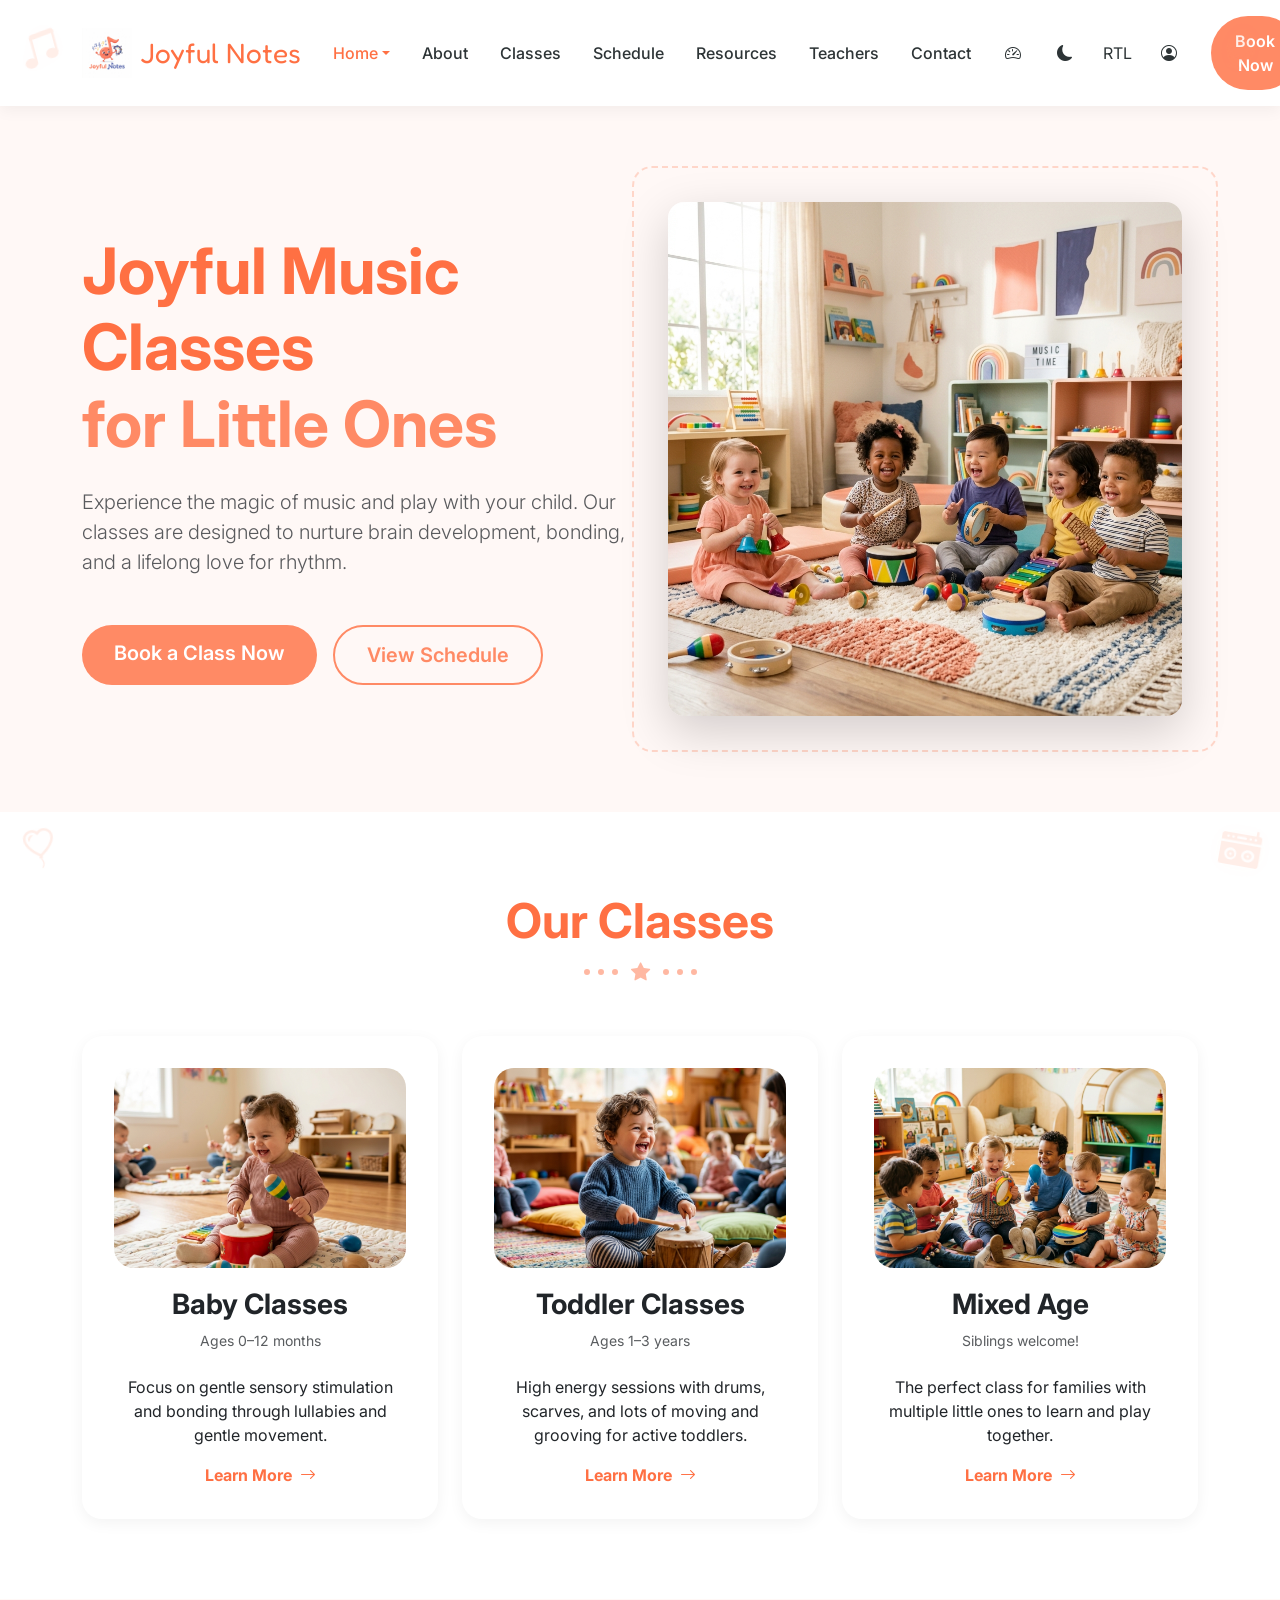
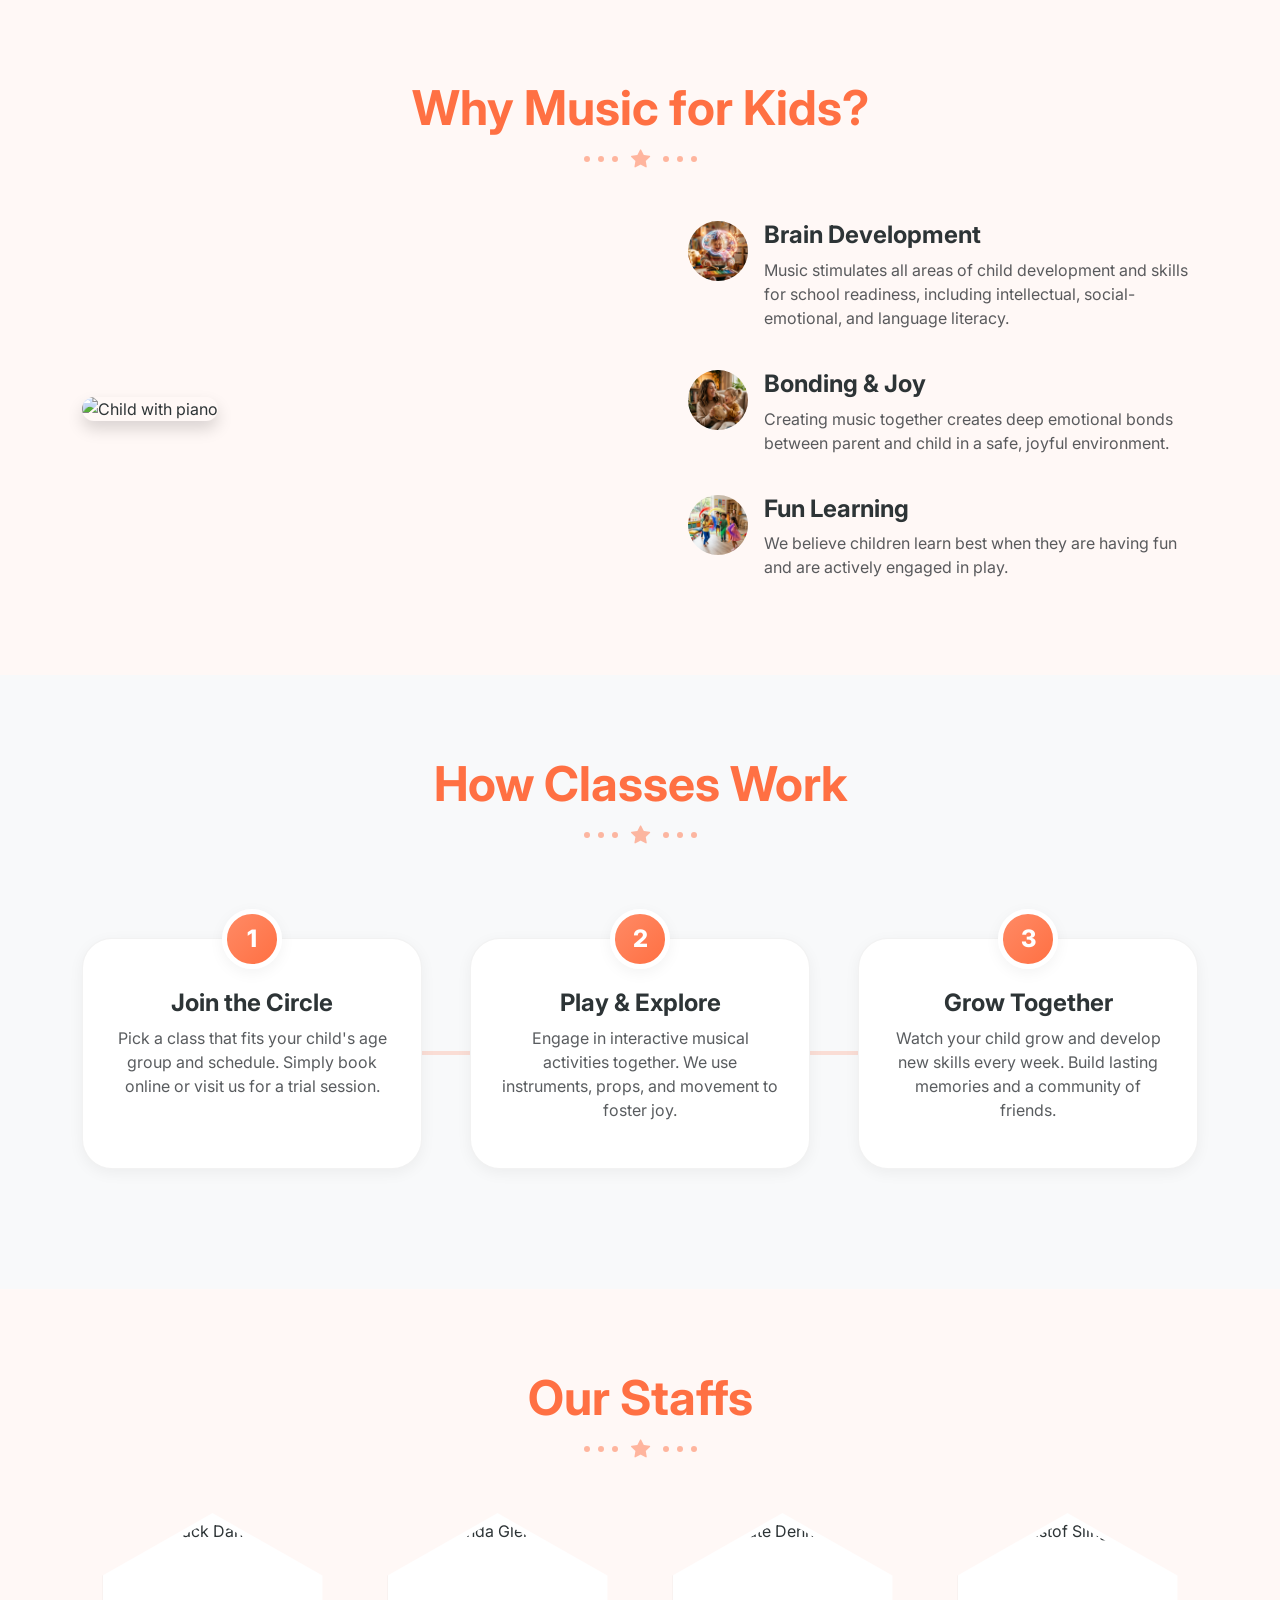
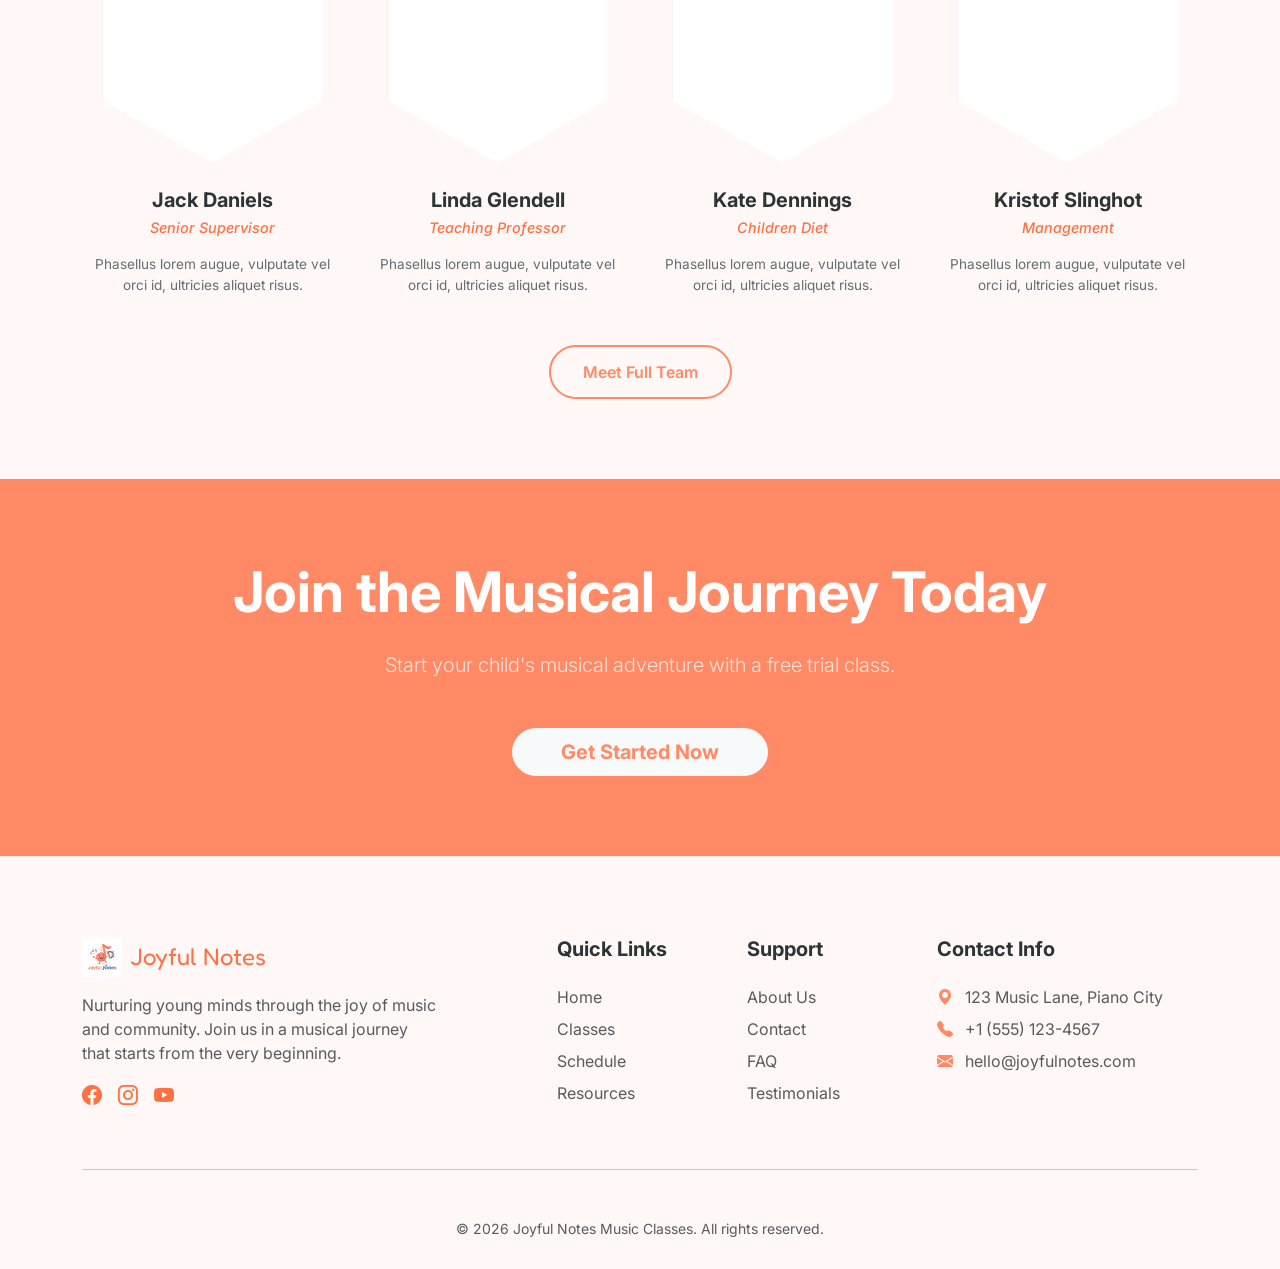
==== index.html @ 3b893d1d "first-commit" ====
<!DOCTYPE html>
<html lang="en">

<head>
    <meta charset="UTF-8">
    <meta name="viewport" content="width=device-width, initial-scale=1.0">
    <title>Joyful Notes | Baby & Toddler Music Classes</title>
    <!-- Bootstrap 5 CSS -->
    <link href="https://cdn.jsdelivr.net/npm/bootstrap@5.3.0/dist/css/bootstrap.min.css" rel="stylesheet">
    <!-- Bootstrap Icons -->
    <link rel="stylesheet" href="https://cdn.jsdelivr.net/npm/bootstrap-icons@1.11.0/font/bootstrap-icons.css">
    <!-- Custom CSS -->
    <link rel="stylesheet" href="css/index.css">
    <!-- Favicon -->
    <link rel="icon" type="image/png" href="https://cdn-icons-png.flaticon.com/512/461/461238.png">
</head>

<body>

    <!-- Header & Navigation -->
    <nav class="navbar navbar-expand-lg sticky-top">
        <div class="container">
            <a class="navbar-brand d-flex align-items-center" href="index.html">
                <img src="img/logo.png" alt="Joyful Notes Logo" class="me-2">
                <span class="brand-font fs-3 text-primary">Joyful Notes</span>
            </a>
            <button class="navbar-toggler" type="button" data-bs-toggle="collapse" data-bs-target="#navbarNav">
                <span class="navbar-toggler-icon"></span>
            </button>
            <div class="collapse navbar-collapse" id="navbarNav">
                <ul class="navbar-nav ms-auto align-items-center">
                    <li class="nav-item dropdown">
                        <a class="nav-link dropdown-toggle" href="#" role="button" data-bs-toggle="dropdown">Home</a>
                        <ul class="dropdown-menu">
                            <li><a class="dropdown-item" href="index.html">Home 1 (Organic)</a></li>
                            <li><a class="dropdown-item" href="home2.html">Home 2 (Premium)</a></li>
                        </ul>
                    </li>
                    <li class="nav-item"><a class="nav-link" href="about.html">About</a></li>
                    <li class="nav-item"><a class="nav-link" href="classes.html">Classes</a></li>
                    <li class="nav-item"><a class="nav-link" href="schedule.html">Schedule</a></li>
                    <li class="nav-item"><a class="nav-link" href="resources.html">Resources</a></li>
                    <li class="nav-item"><a class="nav-link" href="teachers.html">Teachers</a></li>
                    <li class="nav-item"><a class="nav-link" href="contact.html">Contact</a></li>

                    <!-- Icons Section -->
                    <li class="nav-item nav-icon-item dropdown">
                        <a href="#" class="nav-icon-link nav-icon-bordered dropdown-toggle no-caret" role="button"
                            data-bs-toggle="dropdown" aria-expanded="false" title="Dashboard">
                            <i class="bi bi-speedometer2"></i>
                        </a>
                        <ul class="dropdown-menu dropdown-menu-end shadow border-0 rounded-4 p-2 mt-2">
                            <li>
                                <h6 class="dropdown-header small text-uppercase opacity-50">Select Dashboard</h6>
                            </li>
                            <li><a class="dropdown-item rounded-3 py-2" href="dashboard.html?role=parent"><i
                                        class="bi bi-person-fill me-2 text-primary"></i> Parents Dashboard</a></li>
                            <li><a class="dropdown-item rounded-3 py-2" href="dashboard.html?role=teacher"><i
                                        class="bi bi-shield-lock-fill me-2 text-secondary"></i> Admin Dashboard</a></li>
                        </ul>
                    </li>
                    <li class="nav-item nav-icon-item">
                        <button id="theme-toggle" class="toggle-btn nav-icon-bordered" title="Toggle Theme"><i
                                class="bi bi-moon-fill"></i></button>
                    </li>
                    <li class="nav-item nav-icon-item">
                        <button id="rtl-toggle" class="toggle-btn nav-icon-bordered" title="Toggle RTL">RTL</button>
                    </li>
                    <li class="nav-item nav-icon-item">
                        <a href="login.html" class="nav-icon-link nav-icon-bordered" title="User Profile"><i
                                class="bi bi-person-circle"></i></a>
                    </li>

                    <!-- Book Button -->
                    <li class="nav-item ms-lg-3">
                        <a href="book.html" class="btn btn-primary px-4">Book Now</a>
                    </li>
                </ul>
            </div>
        </div>
    </nav>

    <!-- Hero Section -->
    <header class="hero-section section-padding bg-soft overflow-hidden">
        <div class="container">
            <div class="row align-items-center">
                <div class="col-lg-6 text-center text-lg-start mb-5 mb-lg-0">
                    <h1 class="display-3 fw-bold text-secondary mb-4">Joyful Music Classes <br><span
                            class="text-primary">for Little Ones</span></h1>
                    <p class="lead text-muted mb-5">Experience the magic of music and play with your child. Our classes
                        are designed to nurture brain development, bonding, and a lifelong love for rhythm.</p>
                    <div class="d-flex flex-column flex-sm-row justify-content-center justify-content-lg-start gap-3">
                        <a href="book.html" class="btn btn-primary btn-lg">Book a Class Now</a>
                        <a href="schedule.html" class="btn btn-outline-primary btn-lg">View Schedule</a>
                    </div>
                </div>
                <div class="col-lg-6 position-relative">
                    <div class="hero-image-wrapper p-3">
                        <img src="img/hero.png" alt="Happy kids playing instruments"
                            class="img-fluid rounded-4 shadow-lg bounce">
                    </div>
                </div>
            </div>
        </div>
    </header>

    <!-- Class Highlights -->
    <section class="section-padding">
        <div class="container">
            <div class="text-center mb-5">
                <h2 class="display-5 fw-bold text-secondary">Our Classes</h2>
                <div class="section-divider">
                    <span></span><span></span><span></span>
                    <i class="bi bi-star-fill"></i>
                    <span></span><span></span><span></span>
                </div>
            </div>
            <div class="row g-4">
                <div class="col-md-4">
                    <div class="card h-100 text-center">
                        <div class="feature-image-wrapper">
                            <img src="img/baby_class.png" alt="Baby Classes">
                        </div>
                        <h3 class="fw-bold">Baby Classes</h3>
                        <p class="text-muted small mb-4">Ages 0–12 months</p>
                        <p>Focus on gentle sensory stimulation and bonding through lullabies and gentle movement.</p>
                        <a href="classes.html#baby"
                            class="text-secondary text-decoration-none fw-bold mt-auto learn-more-link">Learn More
                            <i class="bi bi-arrow-right"></i></a>
                    </div>
                </div>
                <div class="col-md-4">
                    <div class="card h-100 text-center">
                        <div class="feature-image-wrapper">
                            <img src="img/toddler_class.png" alt="Toddler Classes">
                        </div>
                        <h3 class="fw-bold">Toddler Classes</h3>
                        <p class="text-muted small mb-4">Ages 1–3 years</p>
                        <p>High energy sessions with drums, scarves, and lots of moving and grooving for active
                            toddlers.</p>
                        <a href="classes.html#toddler"
                            class="text-secondary text-decoration-none fw-bold mt-auto learn-more-link">Learn
                            More <i class="bi bi-arrow-right"></i></a>
                    </div>
                </div>
                <div class="col-md-4">
                    <div class="card h-100 text-center">
                        <div class="feature-image-wrapper">
                            <img src="img/mixed_age.png" alt="Mixed Age">
                        </div>
                        <h3 class="fw-bold">Mixed Age</h3>
                        <p class="text-muted small mb-4">Siblings welcome!</p>
                        <p>The perfect class for families with multiple little ones to learn and play together.</p>
                        <a href="classes.html#mixed"
                            class="text-secondary text-decoration-none fw-bold mt-auto learn-more-link">Learn
                            More <i class="bi bi-arrow-right"></i></a>
                    </div>
                </div>
            </div>
        </div>
    </section>

    <!-- Why Music for Kids -->
    <section class="section-padding bg-soft">
        <div class="container">
            <div class="text-center mb-5">
                <h2 class="display-5 fw-bold text-secondary mb-2">Why Music for Kids?</h2>
                <div class="section-divider mb-4">
                    <span></span><span></span><span></span>
                    <i class="bi bi-star-fill"></i>
                    <span></span><span></span><span></span>
                </div>
            </div>
            <div class="row align-items-center">
                <div class="col-lg-6 order-2 order-lg-1">
                    <img src="https://images.unsplash.com/photo-1516627145497-ae6968895b74?ixlib=rb-4.0.3&auto=format&fit=crop&w=800&q=80"
                        alt="Child with piano" class="img-fluid rounded-4 shadow">
                </div>
                <div class="col-lg-6 ps-lg-5 order-1 order-lg-2 mb-5 mb-lg-0">
                    <div class="d-flex mb-4">
                        <div class="me-3 rounded-circle overflow-hidden flex-shrink-0"
                            style="width: 60px; height: 60px;">
                            <img src="img/brain_dev.png" alt="Brain Development"
                                class="img-fluid w-100 h-100 object-fit-cover">
                        </div>
                        <div>
                            <h4 class="fw-bold">Brain Development</h4>
                            <p class="text-muted">Music stimulates all areas of child development and skills for school
                                readiness, including intellectual, social-emotional, and language literacy.</p>
                        </div>
                    </div>
                    <div class="d-flex mb-4">
                        <div class="me-3 rounded-circle overflow-hidden flex-shrink-0"
                            style="width: 60px; height: 60px;">
                            <img src="img/bonding.png" alt="Bonding" class="img-fluid w-100 h-100 object-fit-cover">
                        </div>
                        <div>
                            <h4 class="fw-bold">Bonding & Joy</h4>
                            <p class="text-muted">Creating music together creates deep emotional bonds between parent
                                and child in a safe, joyful environment.</p>
                        </div>
                    </div>
                    <div class="d-flex">
                        <div class="me-3 rounded-circle overflow-hidden flex-shrink-0"
                            style="width: 60px; height: 60px;">
                            <img src="img/fun_learning.png" alt="Fun Learning"
                                class="img-fluid w-100 h-100 object-fit-cover">
                        </div>
                        <div>
                            <h4 class="fw-bold">Fun Learning</h4>
                            <p class="text-muted">We believe children learn best when they are having fun and are
                                actively engaged in play.</p>
                        </div>
                    </div>
                </div>
            </div>
        </div>
    </section>

    <section class="section-padding bg-light position-relative">
        <div class="container text-center">
            <h2 class="display-5 fw-bold text-secondary mb-2">How Classes Work</h2>
            <div class="section-divider mb-5">
                <span></span><span></span><span></span>
                <i class="bi bi-star-fill"></i>
                <span></span><span></span><span></span>
            </div>
            <div class="how-it-works-path">
                <div class="how-line-connector d-none d-lg-block"></div>
                <div class="row g-5 justify-content-center">
                    <div class="col-lg-4">
                        <div class="how-step-card">
                            <div class="how-step-number">1</div>
                            <h4 class="fw-bold">Join the Circle</h4>
                            <p class="text-muted">Pick a class that fits your child's age group and schedule. Simply
                                book online or visit us for a trial session.</p>
                        </div>
                    </div>
                    <div class="col-lg-4">
                        <div class="how-step-card">
                            <div class="how-step-number">2</div>
                            <h4 class="fw-bold">Play & Explore</h4>
                            <p class="text-muted">Engage in interactive musical activities together. We use instruments,
                                props, and movement to foster joy.</p>
                        </div>
                    </div>
                    <div class="col-lg-4">
                        <div class="how-step-card">
                            <div class="how-step-number">3</div>
                            <h4 class="fw-bold">Grow Together</h4>
                            <p class="text-muted">Watch your child grow and develop new skills every week. Build lasting
                                memories and a community of friends.</p>
                        </div>
                    </div>
                </div>
            </div>
        </div>
    </section>

    <!-- Our Staff Section -->
    <section class="section-padding bg-soft">
        <div class="container">
            <div class="text-center mb-2">
                <h2 class="display-5 fw-bold text-secondary">Our Staffs</h2>
            </div>
            <div class="section-divider">
                <span></span><span></span><span></span>
                <i class="bi bi-star-fill"></i>
                <span></span><span></span><span></span>
            </div>

            <div class="row g-4">
                <!-- Staff 1 -->
                <div class="col-lg-3 col-md-6 text-center">
                    <div class="staff-card">
                        <div class="hexagon-wrapper">
                            <img src="https://images.unsplash.com/photo-1539571696357-5a69c17a67c6?auto=format&fit=crop&w=400&q=80"
                                class="hexagon-img" alt="Jack Daniels">
                        </div>
                        <h4>Jack Daniels</h4>
                        <p class="role">Senior Supervisor</p>
                        <p class="description">Phasellus lorem augue, vulputate vel orci id, ultricies aliquet risus.
                        </p>
                    </div>
                </div>
                <!-- Staff 2 -->
                <div class="col-lg-3 col-md-6 text-center">
                    <div class="staff-card">
                        <div class="hexagon-wrapper">
                            <img src="https://images.unsplash.com/photo-1494790108377-be9c29b29330?auto=format&fit=crop&w=400&q=80"
                                class="hexagon-img" alt="Linda Glendell">
                        </div>
                        <h4>Linda Glendell</h4>
                        <p class="role">Teaching Professor</p>
                        <p class="description">Phasellus lorem augue, vulputate vel orci id, ultricies aliquet risus.
                        </p>
                    </div>
                </div>
                <!-- Staff 3 -->
                <div class="col-lg-3 col-md-6 text-center">
                    <div class="staff-card">
                        <div class="hexagon-wrapper">
                            <img src="https://images.unsplash.com/photo-1544005313-94ddf0286df2?auto=format&fit=crop&w=400&q=80"
                                class="hexagon-img" alt="Kate Dennings">
                        </div>
                        <h4>Kate Dennings</h4>
                        <p class="role">Children Diet</p>
                        <p class="description">Phasellus lorem augue, vulputate vel orci id, ultricies aliquet risus.
                        </p>
                    </div>
                </div>
                <!-- Staff 4 -->
                <div class="col-lg-3 col-md-6 text-center">
                    <div class="staff-card">
                        <div class="hexagon-wrapper">
                            <img src="https://images.unsplash.com/photo-1507003211169-0a1dd7228f2d?auto=format&fit=crop&w=400&q=80"
                                class="hexagon-img" alt="Kristof Slinghot">
                        </div>
                        <h4>Kristof Slinghot</h4>
                        <p class="role">Management</p>
                        <p class="description">Phasellus lorem augue, vulputate vel orci id, ultricies aliquet risus.
                        </p>
                    </div>
                </div>
            </div>
            <div class="text-center mt-5">
                <a href="teachers.html" class="btn btn-outline-primary">Meet Full Team</a>
            </div>
        </div>
    </section>

    <!-- CTA Section -->
    <section class="section-padding join-music text-white text-center">
        <div class="container">
            <h2 class="display-4 fw-bold mb-4">Join the Musical Journey Today</h2>
            <p class="lead mb-5 opacity-75">Start your child's musical adventure with a free trial class.</p>
            <a href="book.html" class="btn btn-light btn-lg btn-white px-5 rounded-pill fw-bold text-primary">Get
                Started Now</a>
        </div>
    </section>

    <!-- Footer -->
    <footer>
        <div class="container">
            <div class="row g-4">
                <div class="col-lg-4">
                    <div class="d-flex align-items-center mb-3">
                        <img src="img/logo.png" alt="Logo" height="40" class="me-2">
                        <span class="brand-font fs-4 text-primary">Joyful Notes</span>
                    </div>
                    <p class="text-muted">Nurturing young minds through the joy of music and community. Join us in a
                        musical journey that starts from the very beginning.</p>
                    <div class="d-flex gap-3 fs-5">
                        <a href="#" class="text-secondary"><i class="bi bi-facebook"></i></a>
                        <a href="#" class="text-secondary"><i class="bi bi-instagram"></i></a>
                        <a href="#" class="text-secondary"><i class="bi bi-youtube"></i></a>
                    </div>
                </div>
                <div class="col-lg-2 ms-lg-auto">
                    <h5 class="fw-bold mb-4">Quick Links</h5>
                    <ul class="list-unstyled">
                        <li class="mb-2"><a href="index.html" class="text-muted text-decoration-none">Home</a></li>
                        <li class="mb-2"><a href="classes.html" class="text-muted text-decoration-none">Classes</a></li>
                        <li class="mb-2"><a href="schedule.html" class="text-muted text-decoration-none">Schedule</a>
                        </li>
                        <li class="mb-2"><a href="resources.html" class="text-muted text-decoration-none">Resources</a>
                        </li>
                    </ul>
                </div>
                <div class="col-lg-2">
                    <h5 class="fw-bold mb-4">Support</h5>
                    <ul class="list-unstyled">
                        <li class="mb-2"><a href="about.html" class="text-muted text-decoration-none">About Us</a></li>
                        <li class="mb-2"><a href="contact.html" class="text-muted text-decoration-none">Contact</a></li>
                        <li class="mb-2"><a href="faq.html" class="text-muted text-decoration-none">FAQ</a></li>
                        <li class="mb-2"><a href="testimonials.html"
                                class="text-muted text-decoration-none">Testimonials</a></li>
                    </ul>
                </div>
                <div class="col-lg-3">
                    <h5 class="fw-bold mb-4">Contact Info</h5>
                    <p class="text-muted mb-2"><i class="bi bi-geo-alt-fill text-primary me-2"></i> 123 Music Lane,
                        Piano City</p>
                    <p class="text-muted mb-2"><i class="bi bi-telephone-fill text-primary me-2"></i> +1 (555) 123-4567
                    </p>
                    <p class="text-muted mb-2"><i class="bi bi-envelope-fill text-primary me-2"></i>
                        hello@joyfulnotes.com</p>
                </div>
            </div>
            <hr class="my-5 opacity-25">
            <div class="text-center text-muted">
                <p class="small mb-0">&copy; 2026 Joyful Notes Music Classes. All rights reserved.</p>
            </div>
        </div>
    </footer>

    <!-- Bootstrap 5 JS -->
    <script src="https://cdn.jsdelivr.net/npm/bootstrap@5.3.0/dist/js/bootstrap.bundle.min.js"></script>
    <!-- Custom JS -->
    <script src="js/main.js"></script>
</body>

</html>
---- css/index.css ----
/* 
  Baby & Toddler Music Classes - Design System 
  Primary: #FF8A65 (Soft Coral)
  Secondary: #FF7043 (Vibrant Orange)
  Accent: #FFD54F (Soft Yellow)
*/

@import url('https://fonts.googleapis.com/css2?family=Fredoka:wght@300..700&family=Inter:ital,opsz,wght@0,14..32,100..900;1,14..32,100..900&display=swap');

:root {
    --primary: #FF8A65;
    --secondary: #FF7043;
    --hover: #FF7043;
    --accent: #FFD54F;
    --bg-light: #FFFFFF;
    --bg-soft: #FFF8F6;
    --text-main: #2D3436;
    --text-muted: #636E72;
    --white: #FFFFFF;
    --shadow: 0 4px 15px rgba(0, 0, 0, 0.05);
    --border-radius: 20px;
    --transition: all 0.3s ease;

    /* Dashboard Light Mode default */
    --dash-sidebar-bg: #FFFFFF;
    --dash-main-bg: #F8FAFC;
    --dash-border: rgba(0, 0, 0, 0.05);
    --dash-card-bg: #FFFFFF;
}

/* Global Bootstrap Overrides - Force Orange */
.text-primary,
.text-info {
    color: var(--primary) !important;
}

.text-secondary {
    color: var(--secondary) !important;
}

.btn-primary,
.btn-info {
    background-color: var(--primary) !important;
    border-color: var(--primary) !important;
    color: #FFFFFF !important;
}

.btn-primary:hover,
.btn-info:hover {
    background-color: var(--hover) !important;
    border-color: var(--hover) !important;
}

.btn-outline-primary,
.btn-outline-info {
    border-color: var(--primary) !important;
    color: var(--primary) !important;
}

.btn-outline-primary:hover,
.btn-outline-info:hover {
    background-color: var(--hover) !important;
    border-color: var(--hover) !important;
    color: #FFFFFF !important;
}

.bg-primary,
.bg-info {
    background-color: var(--primary) !important;
}

.bg-secondary {
    background-color: var(--secondary) !important;
}

[data-theme="dark"] {
    --bg-light: #121212;
    --bg-soft: #1E1E1E;
    --text-main: #F5F7FA;
    --text-muted: #A0AEC0;
    --white: #25282C;
    --shadow: 0 4px 20px rgba(0, 0, 0, 0.5);

    /* Dashboard specific dark mode colors */
    --dash-sidebar-bg: #1A1D21;
    --dash-main-bg: #121417;
    --dash-border: rgba(255, 255, 255, 0.08);
    --dash-card-bg: #25282C;

    /* Deep Contrast Bootstrap Mappings */
    --bs-body-color: var(--text-main);
    --bs-body-bg: var(--bg-light);
    --bs-secondary-color: var(--text-muted);
    --bs-tertiary-color: rgba(255, 255, 255, 0.5);
    --bs-emphasis-color: #FFFFFF;
}

/* Global Dark Mode Fixes for Bootstrap Components */
[data-theme="dark"] .text-muted,
[data-theme="dark"] .text-body-secondary,
[data-theme="dark"] .text-black-50 {
    color: #E2E8F0 !important;
    /* Ultra-bright gray for maximum readability */
}

[data-theme="dark"] .text-body,
[data-theme="dark"] .card p,
[data-theme="dark"] .card span,
[data-theme="dark"] .card li {
    color: #FFFFFF !important;
    /* Force pure white for card text in dark mode */
}

[data-theme="dark"] .text-primary {
    color: #FFA28D !important;
    /* Lighter coral/orange for dark mode */
}

[data-theme="dark"] .text-secondary {
    color: #FFB399 !important;
    /* Lighter vibrant orange for dark mode */
}

[data-theme="dark"] .brand-font {
    color: var(--secondary) !important;
}

[data-theme="dark"] p,
[data-theme="dark"] span,
[data-theme="dark"] li,
[data-theme="dark"] label {
    color: var(--text-main);
}

[data-theme="dark"] i {
    color: inherit;
    /* Ensure icons inherit the high-contrast text color */
}

[data-theme="dark"] .dropdown-menu {
    background-color: var(--white);
    border-color: var(--dash-border);
}

[data-theme="dark"] .dropdown-item {
    color: var(--text-main);
}

[data-theme="dark"] .dropdown-item:hover {
    background-color: var(--bg-soft);
}

[data-theme="dark"] .accordion-item {
    background-color: var(--white);
    border-color: var(--dash-border);
}

[data-theme="dark"] .accordion-button {
    background-color: var(--white);
    color: var(--text-main);
}

[data-theme="dark"] .accordion-button:not(.collapsed) {
    background-color: var(--bg-soft);
    color: var(--primary);
}

[data-theme="dark"] .accordion-body {
    color: var(--text-muted);
}

[data-theme="dark"] .form-control,
[data-theme="dark"] .form-select,
[data-theme="dark"] .input-group-text,
[data-theme="dark"] .lead {
    background-color: #2D3436;
    border-color: var(--dash-border);
    color: #FFFFFF !important;
}

[data-theme="dark"] .form-control::placeholder {
    color: #A0AEC0 !important;
}

[data-theme="dark"] .form-control:focus {
    background-color: #2D3436;
    color: #FFFFFF !important;
}

[data-theme="dark"] .modal-content {
    background-color: var(--white);
    color: var(--text-main);
}

[data-theme="dark"] .list-group-item {
    background-color: var(--white);
    border-color: var(--dash-border);
    color: var(--text-main);
}

[data-theme="dark"] .bg-white {
    background-color: var(--white) !important;
}

[data-theme="dark"] .bg-soft {
    background-color: var(--bg-soft) !important;
}

[data-theme="dark"] .bg-light {
    background-color: var(--bg-light) !important;
}

[data-theme="dark"] .text-dark,
[data-theme="dark"] .text-black {
    color: var(--text-main) !important;
}

[data-theme="dark"] .btn-light {
    background-color: var(--bg-soft);
    border-color: var(--dash-border);
    color: var(--text-main);
}

[dir="rtl"] {
    text-align: right;
}

/* Global Reset & Utility Styling */
:focus {
    outline-color: var(--primary) !important;
}

.form-control:focus,
.form-select:focus {
    border-color: var(--primary) !important;
    box-shadow: 0 0 0 0.25rem rgba(255, 138, 101, 0.25) !important;
}

a {
    color: var(--secondary);
    text-decoration: none;
    transition: var(--transition);
}

a:hover {
    color: var(--hover);
}

body {
    font-family: 'Inter', sans-serif;
    background-color: var(--bg-light);
    color: var(--text-main);
    transition: var(--transition);
    overflow-x: hidden;
}

.brand-font {
    font-family: 'Fredoka', sans-serif;
    color: var(--secondary) !important;
    white-space: nowrap;
}

[data-theme="dark"] .brand-font {
    color: var(--secondary) !important;
}

/* Navbar Customization */
.navbar {
    background-color: var(--bg-light);
    box-shadow: var(--shadow);
    padding: 1rem 0;
    transition: var(--transition);
}

.navbar-brand img {
    height: 50px;
}

.navbar-brand:hover .brand-font {
    color: var(--hover) !important;
}

.nav-link {
    color: var(--text-main) !important;
    font-weight: 500;
    margin: 0 0.5rem;
    transition: var(--transition);
}

.nav-link:hover,
.nav-link.active {
    color: var(--hover) !important;
}

/* Dropdown Customization */
.dropdown-item {
    transition: var(--transition);
}

.dropdown-item:hover {
    background-color: var(--bg-soft);
    color: var(--secondary) !important;
}

.dropdown-item.active,
.dropdown-item:active {
    background-color: var(--secondary) !important;
    color: white !important;
}

/* Buttons */
.btn-primary {
    background-color: var(--primary);
    border: none;
    padding: 0.8rem 2rem;
    border-radius: 50px;
    font-weight: 600;
    transition: var(--transition);
    color: white !important;
}

.btn-primary:hover {
    background-color: var(--hover);
    transform: translateY(-2px);
    box-shadow: 0 5px 15px rgba(255, 112, 67, 0.4);
    color: white !important;
}

.btn-outline-primary {
    border: 2px solid var(--primary);
    color: var(--primary);
    padding: 0.8rem 2rem;
    border-radius: 50px;
    font-weight: 600;
    transition: var(--transition);
}

.btn-outline-primary:hover {
    background-color: var(--hover);
    border-color: var(--hover);
    color: white !important;
}

/* Cards */
.card {
    background-color: var(--white);
    border: none;
    border-radius: var(--border-radius);
    box-shadow: var(--shadow);
    transition: var(--transition);
    padding: 2rem;
    display: flex;
    flex-direction: column;
    text-align: center;
    height: 100%;
}

.card:hover {
    transform: translateY(-10px);
}

.learn-more-link {
    display: inline-block;
    margin-top: auto;
    width: fit-content;
    margin-left: auto;
    margin-right: auto;
    transition: var(--transition);
}

.learn-more-link:hover {
    transform: translateX(5px);
}

/* Section Styling */
.section-padding {
    padding: 80px 0;
}

.bg-soft {
    background-color: var(--bg-soft);
}

/* Animations */
@keyframes bounce {
    0%, 100% { transform: translateY(0); }
    50% { transform: translateY(-15px); }
}

.bounce {
    animation: bounce 3s infinite ease-in-out;
}

.hero-image-wrapper {
    position: relative;
    z-index: 1;
}

.hero-image-wrapper::before {
    content: '';
    position: absolute;
    top: -20px;
    left: -20px;
    right: -20px;
    bottom: -20px;
    border: 2px dashed var(--primary);
    border-radius: 20px;
    z-index: -1;
    opacity: 0.3;
}

/* RTL Specific Overrides */
[dir="rtl"] .ms-auto {
    margin-right: auto !important;
    margin-left: initial !important;
}

[dir="rtl"] .me-auto {
    margin-left: auto !important;
    margin-right: initial !important;
}

/* Dark Mode Toggles & RTL Toggles */
.nav-icon-bordered {
    border: 1px solid var(--dash-border);
    border-radius: 50%;
    width: 40px;
    height: 40px;
    display: flex;
    align-items: center;
    justify-content: center;
    color: var(--secondary);
    transition: var(--transition);
}

.no-caret::after {
    display: none !important;
}

.nav-icon-link.no-caret {
    padding: 0;
}

/* Premium Orange Accordion */
.accordion-premium-orange .accordion-button:not(.collapsed) {
    background-color: var(--primary) !important;
    color: white !important;
    box-shadow: none;
}

.accordion-premium-orange .accordion-button::after {
    filter: brightness(0) invert(1); /* Makes the arrow white */
}

.accordion-premium-orange .accordion-item {
    border: none;
    background: transparent;
}

.nav-icon-link,
.toggle-btn {
    width: 42px;
    height: 42px;
    display: flex;
    align-items: center;
    justify-content: center;
    border-radius: 50%;
    color: var(--text-main);
    text-decoration: none;
    transition: var(--transition);
    background: transparent;
    border: 1px solid transparent;
    padding: 0;
}

.nav-icon-link:hover,
.toggle-btn:hover {
    background-color: var(--bg-soft);
    color: var(--primary);
    transform: translateY(-2px);
}

/* Navbar Icons Spacing */
.nav-icon-item {
    margin: 0 5px;
}

/* Unique How Classes Work Style (Floating Cards with Connections) */
.how-it-works-path {
    position: relative;
    padding: 40px 0;
}

.how-step-card {
    background: var(--white);
    padding: 30px;
    border-radius: 30px;
    box-shadow: var(--shadow);
    transition: var(--transition);
    border: 1px solid rgba(0, 0, 0, 0.05);
    height: 100%;
    z-index: 2;
    position: relative;
}

.how-step-card:hover {
    transform: translateY(-15px);
    box-shadow: 0 20px 40px rgba(255, 138, 101, 0.15);
}

.how-step-number {
    width: 60px;
    height: 60px;
    background: linear-gradient(135deg, var(--primary), var(--secondary));
    color: white;
    border-radius: 50%;
    display: flex;
    align-items: center;
    justify-content: center;
    font-size: 1.5rem;
    font-weight: 800;
    margin: -60px auto 20px;
    border: 5px solid var(--bg-light);
    box-shadow: var(--shadow);
}

.how-line-connector {
    position: absolute;
    top: 50%;
    left: 0;
    right: 0;
    height: 4px;
    background: rgba(255, 112, 67, 0.2);
    z-index: 1;
    transform: translateY(-50%);
}

[data-theme="dark"] .how-step-card {
    border-color: rgba(255, 255, 255, 0.1);
}

/* Benefit/Class Images */
.feature-image-wrapper {
    width: 100%;
    height: 200px;
    border-radius: 20px;
    overflow: hidden;
    margin-bottom: 20px;
}

.feature-image-wrapper img {
    width: 100%;
    height: 100%;
    object-fit: cover;
    transition: var(--transition);
}

.feature-image-wrapper img:hover {
    transform: scale(1.1);
}

/* Section Header Divider (Hexagon & Divider) */
.section-divider {
    display: flex;
    align-items: center;
    justify-content: center;
    gap: 8px;
    margin-bottom: 50px;
    color: var(--primary);
    opacity: 0.6;
}

.section-divider span {
    width: 6px;
    height: 6px;
    background-color: var(--primary);
    border-radius: 50%;
    display: inline-block;
}

.section-divider i {
    font-size: 1.2rem;
    margin: 0 5px;
}

/* Universal Star Header Styling */
.star-header {
    position: relative;
    padding-bottom: 15px;
    margin-bottom: 25px;
    border-bottom: 2px solid var(--dash-border);
    display: flex;
    align-items: center;
    justify-content: space-between;
}

.star-header::after {
    content: "\f586";
    /* star-fill */
    font-family: "bootstrap-icons";
    position: absolute;
    bottom: -14px;
    left: 20px;
    background: var(--dash-card-bg);
    padding: 0 10px;
    color: var(--primary);
    font-size: 1.2rem;
    transition: var(--transition);
}

.star-header h5 {
    margin-bottom: 0;
    font-weight: 700;
}

[data-theme="dark"] .star-header::after {
    background: var(--dash-card-bg);
}

.hexagon-wrapper {
    position: relative;
    width: 220px;
    height: 250px;
    background: white;
    /* Hexagon Border Color */
    clip-path: polygon(50% 0%, 100% 25%, 100% 75%, 50% 100%, 0% 75%, 0% 25%);
    margin: 0 auto 25px;
    display: flex;
    align-items: center;
    justify-content: center;
    filter: drop-shadow(0 10px 15px rgba(0, 0, 0, 0.1));
}

.hexagon-img {
    width: calc(100% - 12px);
    /* Controls border thickness */
    height: calc(100% - 12px);
    object-fit: cover;
    clip-path: polygon(50% 0%, 100% 25%, 100% 75%, 50% 100%, 0% 75%, 0% 25%);
    transition: var(--transition);
}

.hexagon-wrapper:hover .hexagon-img {
    transform: scale(1.1);
}

.staff-card {
    text-align: center;
    background: transparent !important;
    box-shadow: none !important;
    padding: 0 !important;
}

.staff-card h4 {
    font-size: 1.25rem;
    font-weight: 700;
    margin-bottom: 5px;
    color: var(--text-main);
}

.staff-card .role {
    font-style: italic;
    font-size: 0.9rem;
    color: var(--secondary);
    margin-bottom: 15px;
    font-weight: 500;
}

.staff-card .description {
    font-size: 0.85rem;
    color: var(--text-muted);
    line-height: 1.6;
    max-width: 250px;
    margin: 0 auto;
}

[data-theme="dark"] .hexagon-wrapper {
    background: rgba(255, 255, 255, 0.1);
}

[data-theme="dark"] .staff-card h4 {
    color: var(--white);
}

.scroll-top {
    position: fixed;
    bottom: 30px;
    right: 30px;
    width: 48px;
    height: 48px;
    background-color: var(--primary);
    color: white;
    border: none;
    border-radius: 50%;
    display: flex;
    align-items: center;
    justify-content: center;
    font-size: 1.4rem;
    cursor: pointer;
    opacity: 0;
    visibility: hidden;
    transition: var(--transition);
    z-index: 1000;
    box-shadow: 0 4px 12px rgba(0, 0, 0, 0.15);
}

.scroll-top.show {
    opacity: 1;
    visibility: visible;
    bottom: 30px;
}

.scroll-top:hover {
    background-color: var(--secondary);
    transform: translateY(-5px);
    color: white;
}

/* Auth Pages Minimal Styles */
.auth-controls-fixed {
    position: fixed;
    top: 20px;
    right: 20px;
    z-index: 1050;
    display: flex;
    gap: 10px;
}

.or-divider {
    display: flex;
    align-items: center;
    text-align: center;
    margin: 20px 0;
    color: var(--text-muted);
}

.or-divider::before,
.or-divider::after {
    content: '';
    flex: 1;
    border-bottom: 1px solid var(--border-color);
}

.or-divider:not(:empty)::before {
    margin-right: .5em;
}

.or-divider:not(:empty)::after {
    margin-left: .5em;
}

.social-btn {
    display: flex;
    align-items: center;
    justify-content: center;
    gap: 10px;
    padding: 12px;
    border-radius: 50px;
    font-weight: 600;
    transition: var(--transition);
    border: 2px solid var(--secondary);
    background-color: var(--white);
    color: var(--secondary);
    width: 100%;
}

.social-btn img {
    width: 20px;
    height: 20px;
}

.social-btn:hover {
    background: var(--bg-soft);
    border-color: var(--primary);
    color: var(--primary);
    transform: translateY(-2px);
}

/* Auth Cards Base */
.auth-section {
    background-color: var(--bg-soft) !important;
    min-height: 100vh;
    display: flex;
    align-items: center;
    justify-content: center;
    padding: 80px 20px;
}

.home-card.active .card-label {
    background: var(--primary);
}

.home-card .card-label {
    position: absolute;
    bottom: 0;
    left: 0;
    width: 100%;
    background: linear-gradient(transparent, rgba(0, 0, 0, 0.7));
    color: white;
    padding: 10px;
    font-weight: bold;
    font-size: 0.9rem;
}

.join-music {
    background-color: var(--primary);
}

/* Learn More Link Styling */
.learn-more-link {
    display: inline-flex;
    align-items: center;
    gap: 8px;
    transition: var(--transition);
}

.learn-more-link:hover {
    color: var(--primary) !important;
    gap: 12px;
}

/* Premium Home 2 Styles */
.premium-hero {
    background: linear-gradient(rgba(255, 248, 246, 0.9), rgba(255, 248, 246, 0.9)), url('https://images.unsplash.com/photo-1514119412350-e174d90d280e?auto=format&fit=crop&w=1920&q=80');
    background-size: cover;
    background-position: center;
    background-attachment: fixed;
    position: relative;
    min-height: 80vh;
    display: flex;
    align-items: center;
    justify-content: center;
}

[data-theme="dark"] .premium-hero {
    background: linear-gradient(rgba(18, 18, 18, 0.8), rgba(18, 18, 18, 0.8)), url('https://images.unsplash.com/photo-1514119412350-e174d90d280e?auto=format&fit=crop&w=1920&q=80');
    background-size: cover;
    background-position: center;
}

.glass-card {
    background: rgba(255, 255, 255, 0.6);
    backdrop-filter: blur(15px);
    border: 1px solid rgba(255, 255, 255, 0.4);
    border-radius: 40px;
    box-shadow: 0 25px 50px -12px rgba(0, 0, 0, 0.1);
}

[data-theme="dark"] .glass-card {
    background: rgba(30, 30, 30, 0.6);
    border-color: rgba(255, 255, 255, 0.1);
}

.floating-icon {
    position: absolute;
    animation: float 4s infinite ease-in-out;
    z-index: -1;
    opacity: 0.2;
}

@keyframes float {

    0%,
    100% {
        transform: translateY(0) rotate(0deg);
    }

    50% {
        transform: translateY(-20px) rotate(10deg);
    }
}

.methodology-step {
    border-radius: 25px;
    border-bottom: 5px solid transparent;
}

.methodology-step:hover {
    border-bottom-color: var(--primary);
}

.testimonial-premium {
    font-style: italic;
    border-top: 5px solid var(--primary);
    padding-top: 30px;
    border-radius: 30px;
    transition: var(--transition);
}

.testimonial-premium:hover {
    transform: translateY(-10px);
    box-shadow: 0 20px 40px rgba(0, 0, 0, 0.1);
}

/* Forms */
.form-control {
    border-radius: 12px;
    padding: 0.8rem 1.2rem;
    border: 1px solid #ddd;
}

.form-control:focus {
    box-shadow: 0 0 0 0.25rem rgba(255, 138, 101, 0.25);
    border-color: var(--primary);
}

/* Animations */
@keyframes bounce {

    0%,
    100% {
        transform: translateY(0);
    }

    50% {
        transform: translateY(-10px);
    }
}

.bounce {
    animation: bounce 2s infinite ease-in-out;
}

/* Floating Background Decorations */
.bg-decor {
    position: fixed;
    z-index: -1;
    opacity: 0.1 !important;
    /* Slightly more visible but still subtle */
    pointer-events: none;
    transition: transform 0.5s ease-out;
}

.bg-decor-left {
    bottom: -50px;
    left: -50px;
    width: 300px;
}

.bg-decor-right {
    top: 50px;
    right: -50px;
    width: 250px;
}

/* Responsiveness Tweaks */
@media (max-width: 1024px) {
    .container {
        padding-left: 25px;
        padding-right: 25px;
    }

    .display-4 {
        font-size: 3rem;
    }
}

@media (max-width: 768px) {
    .bg-decor {
        display: none;
        /* Hide decorations on smaller screens */
    }

    .navbar-brand img {
        height: 35px;
    }
}

footer {
    background-color: var(--bg-soft);
    padding: 80px 0 30px;
    border-top: 1px solid var(--dash-border);
    width: 100%;
    position: relative;
    z-index: 1;
}

/* Corner Icons Styling */
.corner-icon {
    position: fixed;
    font-size: 2.5rem;
    color: var(--primary);
    opacity: 0.15;
    z-index: 1060;
    /* Above navbar if needed, or below if z-index is lower */
    pointer-events: none;
    transition: var(--transition);
    filter: drop-shadow(0 0 10px rgba(255, 138, 101, 0.2));
}

.corner-tl {
    top: 20px;
    left: 20px;
    transform: rotate(-15deg);
}

.corner-tr {
    top: 20px;
    right: 20px;
    transform: rotate(15deg);
}

.corner-bl {
    bottom: 20px;
    left: 20px;
    transform: rotate(-10deg);
}

.corner-br {
    bottom: 20px;
    right: 20px;
    transform: rotate(10deg);
}

.corner-icon:hover {
    opacity: 0.4;
    transform: scale(1.1) rotate(0deg);
}

@media (max-width: 992px) {
    .corner-icon {
        font-size: 1.5rem;
        opacity: 0.1;
    }

    .corner-tl,
    .corner-tr {
        top: 10px;
    }
}

@media (max-width: 576px) {
    .corner-icon {
        display: none;
        /* Hide on very small screens to avoid clutter */
    }
}

/* Dashboard Layout & Components */
.dashboard-body {
    background-color: var(--dash-main-bg);
    overflow: hidden;
}

.dashboard-wrapper {
    display: flex;
    height: 100vh;
}

.sidebar {
    width: 280px;
    background-color: var(--dash-sidebar-bg);
    border-right: 1px solid var(--dash-border);
    display: flex;
    flex-direction: column;
    padding: 20px;
    transition: var(--transition);
    z-index: 1040;
}

.sidebar-link {
    display: flex;
    align-items: center;
    padding: 12px 15px;
    border-radius: 12px;
    color: var(--text-muted);
    text-decoration: none;
    margin-bottom: 5px;
    font-weight: 500;
    transition: var(--transition);
}

.sidebar-link i {
    margin-right: 15px;
    font-size: 1.2rem;
}

.sidebar-link:hover,
.sidebar-link.active {
    background-color: var(--bg-soft);
    color: var(--primary);
}

.main-content {
    flex-grow: 1;
    overflow-y: auto;
    display: flex;
    flex-direction: column;
    background-color: var(--dash-main-bg);
}

.top-bar {
    height: 70px;
    background-color: var(--dash-sidebar-bg);
    border-bottom: 1px solid var(--dash-border);
    display: flex;
    align-items: center;
    justify-content: space-between;
    padding: 0 30px;
    flex-shrink: 0;
}

/* Dashboard Cards & Alerts */
.stat-card {
    border-left: 4px solid var(--primary);
    background-color: var(--dash-card-bg) !important;
}

.booking-card {
    border-bottom: 3px solid transparent;
    background-color: var(--dash-card-bg) !important;
}

.booking-card:hover {
    border-bottom-color: var(--primary);
}

.dashboard-section {
    animation: fadeIn 0.5s ease;
}

@keyframes fadeIn {
    from {
        opacity: 0;
        transform: translateY(10px);
    }

    to {
        opacity: 1;
        transform: translateY(0);
    }
}

/* Table Dark Mode Fixes */
[data-theme="dark"] .table {
    color: var(--text-main);
}

[data-theme="dark"] .table thead th {
    border-color: var(--dash-border);
    color: var(--text-muted);
}

[data-theme="dark"] .table td {
    border-color: var(--dash-border);
}

[data-theme="dark"] .btn-light {
    background-color: #2D3436;
    border-color: var(--dash-border);
    color: var(--text-main);
}

/* Role Switcher Styling */
.role-badge {
    padding: 5px 15px;
    border-radius: 50px;
    font-size: 0.8rem;
    font-weight: bold;
    cursor: pointer;
    transition: var(--transition);
}

.role-badge.active {
    background-color: var(--primary);
    color: white;
}

.role-badge:not(.active) {
    background-color: var(--bg-soft);
    color: var(--text-muted);
}

[dir="rtl"] .sidebar {
    border-right: none;
    border-left: 1px solid var(--dash-border);
}

[dir="rtl"] .sidebar-link i {
    margin-right: 0;
    margin-left: 15px;
}

@media (max-width: 991px) {
    .sidebar {
        position: fixed;
        left: -280px;
        top: 0;
        bottom: 0;
        height: 100vh;
    }

    .sidebar.show {
        left: 0;
    }

    [dir="rtl"] .sidebar {
        left: auto;
        right: -280px;
    }

    [dir="rtl"] .sidebar.show {
        right: 0;
    }
}

/* Footer Hover Styles */
footer a {
    transition: all 0.3s ease;
}

footer a:hover,
footer a:hover i {
    color: var(--hover) !important;
}

/* Teachers Page Premium Layout - Hexagonal Update */
.teacher-card-premium {
    background-color: var(--white);
    border-radius: 30px;
    padding: 3rem 2rem;
    text-align: center;
    transition: var(--transition);
    border: 1px solid var(--dash-border);
    position: relative;
    overflow: hidden;
    display: flex;
    flex-direction: column;
    height: 100%;
}

.teacher-card-premium:hover {
    transform: translateY(-10px);
    box-shadow: 0 30px 60px rgba(255, 112, 67, 0.1);
    border-color: var(--primary);
}

.hexagon-wrapper-teacher {
    position: relative;
    width: 200px;
    height: 220px;
    background: var(--primary);
    /* Hexagon Border Color */
    clip-path: polygon(50% 0%, 100% 25%, 100% 75%, 50% 100%, 0% 75%, 0% 25%);
    margin: 0 auto 2.5rem;
    /* Increased margin for halo */
    display: flex;
    align-items: center;
    justify-content: center;
    filter: drop-shadow(0 10px 15px rgba(0, 0, 0, 0.1));
    z-index: 2;
}

.hexagon-wrapper-teacher::before {
    content: '';
    position: absolute;
    top: -15px;
    left: -15px;
    right: -15px;
    bottom: -15px;
    border: 3px dashed var(--primary);
    border-radius: 50%;
    animation: rotate-halo 30s linear infinite;
    z-index: -1;
    opacity: 0.6;
}

@keyframes rotate-halo {
    from {
        transform: rotate(0deg);
    }

    to {
        transform: rotate(360deg);
    }
}

.hexagon-img-teacher {
    width: calc(100% - 10px);
    height: calc(100% - 10px);
    object-fit: cover;
    clip-path: polygon(50% 0%, 100% 25%, 100% 75%, 50% 100%, 0% 75%, 0% 25%);
    transition: var(--transition);
}

.teacher-card-premium:hover .hexagon-img-teacher {
    transform: scale(1.1);
}

.avatar-glow-hex {
    position: absolute;
    width: 240px;
    height: 240px;
    background: radial-gradient(circle, rgba(255, 138, 101, 0.15) 0%, transparent 60%);
    top: 50%;
    left: 50%;
    transform: translate(-50%, -50%);
    z-index: -1;
    border-radius: 50%;
}

.teacher-card-premium:hover {
    transform: translateY(-10px);
    box-shadow: 0 30px 60px rgba(255, 112, 67, 0.15);
    border-color: var(--primary);
}

.avatar-frame {
    position: relative;
    width: 200px;
    height: 200px;
    max-width: 100%;
    margin: 0 auto 2rem;
    z-index: 1;
}

.avatar-frame img {
    width: 100%;
    height: 100%;
    object-fit: cover;
    border-radius: 50%;
    border: 8px solid var(--white);
    box-shadow: var(--shadow);
}

.avatar-glow {
    position: absolute;
    width: 250px;
    height: 250px;
    background: radial-gradient(circle, rgba(255, 138, 101, 0.15) 0%, transparent 70%);
    top: 50%;
    left: 50%;
    transform: translate(-50%, -50%);
    z-index: -1;
    border-radius: 50%;
}

.avatar-frame::before {
    content: '';
    position: absolute;
    top: -15px;
    left: -15px;
    right: -15px;
    bottom: -15px;
    border: 3px dashed var(--primary);
    border-radius: 50%;
    animation: rotate 25s linear infinite;
    z-index: -1;
}

@keyframes rotate {
    from {
        transform: rotate(0deg);
    }

    to {
        transform: rotate(360deg);
    }
}

.musical-badge {
    position: absolute;
    top: 15px;
    right: 15px;
    background-color: var(--secondary);
    color: white;
    padding: 0.5rem 1rem;
    border-radius: 50px;
    font-size: 0.7rem;
    font-weight: bold;
    z-index: 10;
}

.card-content {
    flex-grow: 1;
    display: flex;
    flex-direction: column;
}

.teacher-bio-pop {
    max-height: 0;
    opacity: 0;
    overflow: hidden;
    transition: all 0.5s cubic-bezier(0.4, 0, 0.2, 1);
    margin-top: auto;
    /* Push to bottom for uniform look */
}

.teacher-card-premium:hover .teacher-bio-pop {
    max-height: 250px;
    opacity: 1;
    margin-top: 1.5rem;
}

/* Unified Social Hover - #FF7043 */
a i,
.teacher-card-premium a i,
footer a i {
    transition: var(--transition);
}

a:hover i,
.teacher-card-premium a:hover i,
footer a:hover i {
    color: #FF7043 !important;
}

/* Pedagogy Hexagons */
.hexagon-wrapper-pedagogy {
    position: relative;
    width: 140px;
    height: 160px;
    background: var(--primary);
    clip-path: polygon(50% 0%, 100% 25%, 100% 75%, 50% 100%, 0% 75%, 0% 25%);
    margin: 0 auto 1.5rem;
    display: flex;
    align-items: center;
    justify-content: center;
    transition: var(--transition);
}

.hexagon-wrapper-pedagogy img {
    width: calc(100% - 8px);
    height: calc(100% - 8px);
    object-fit: cover;
    clip-path: polygon(50% 0%, 100% 25%, 100% 75%, 50% 100%, 0% 75%, 0% 25%);
}

.hexagon-wrapper-pedagogy:hover {
    transform: scale(1.05);
    background: #FF7043;
}
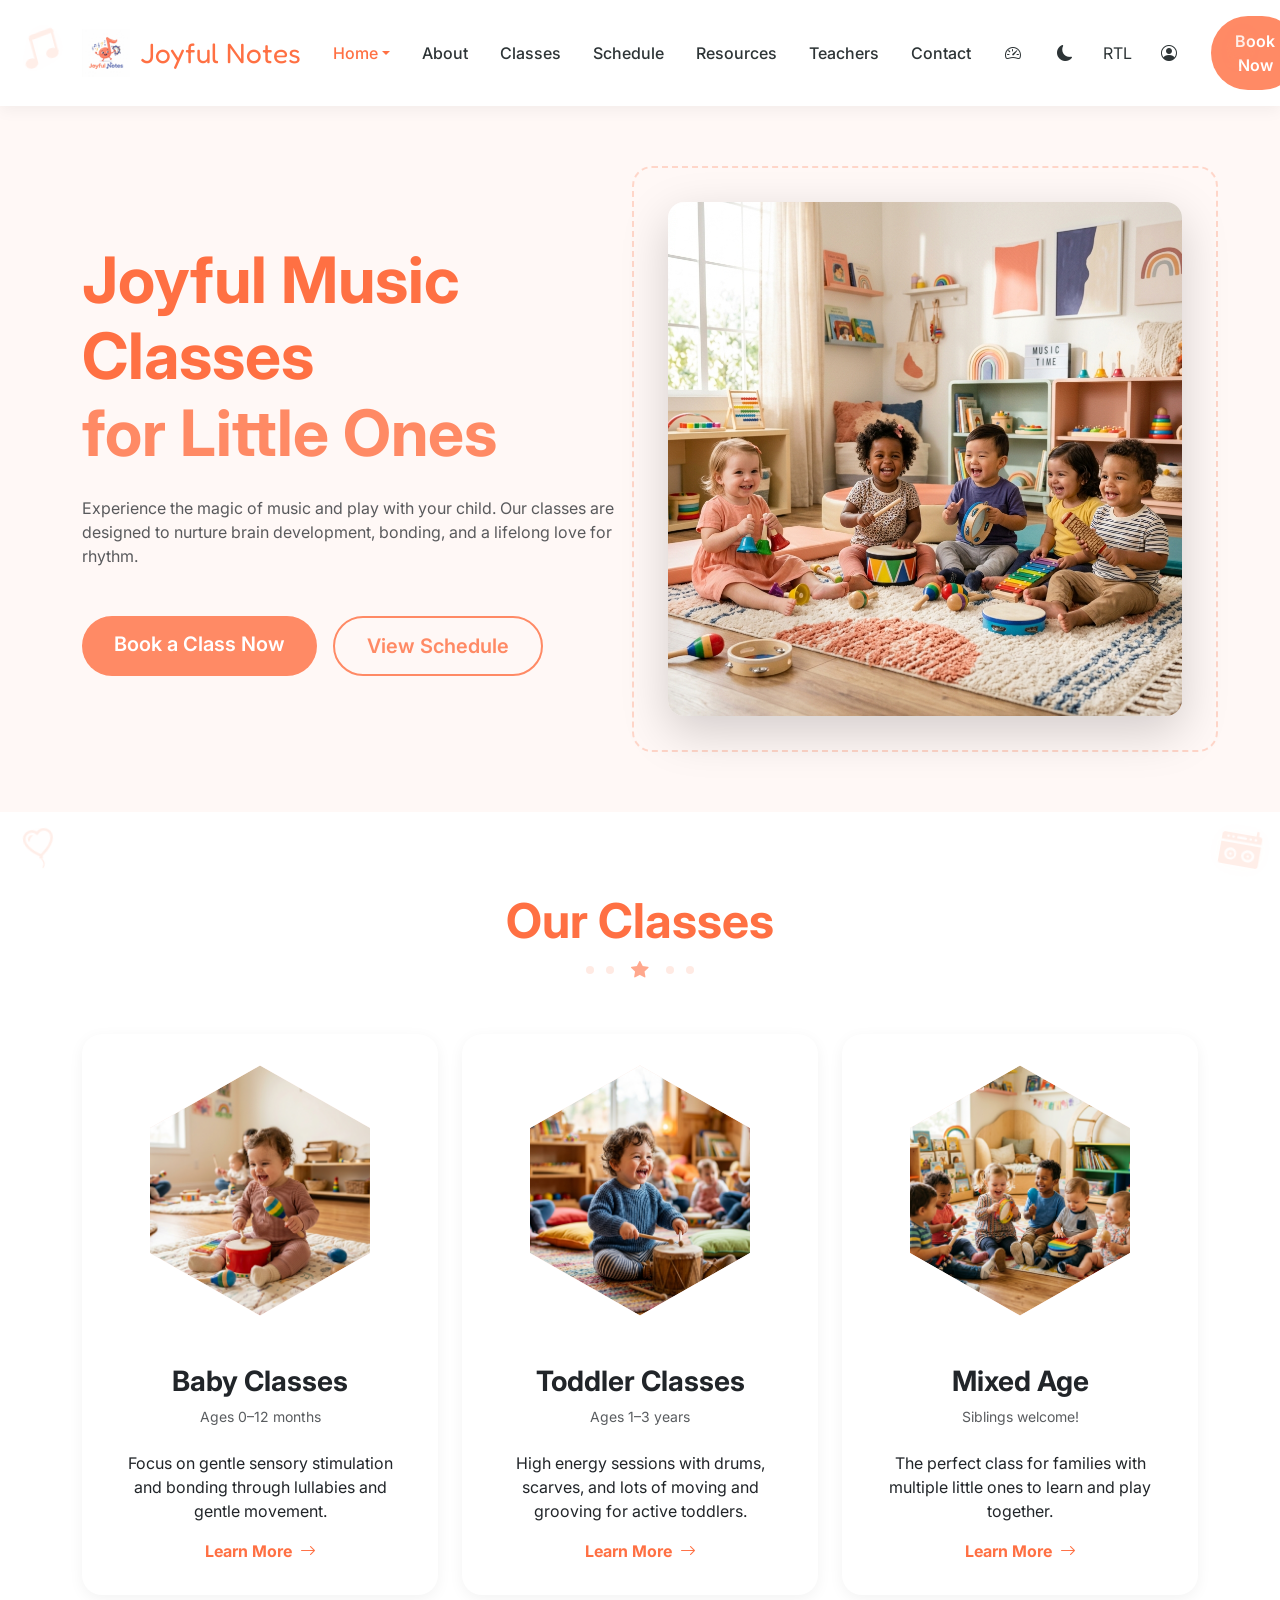
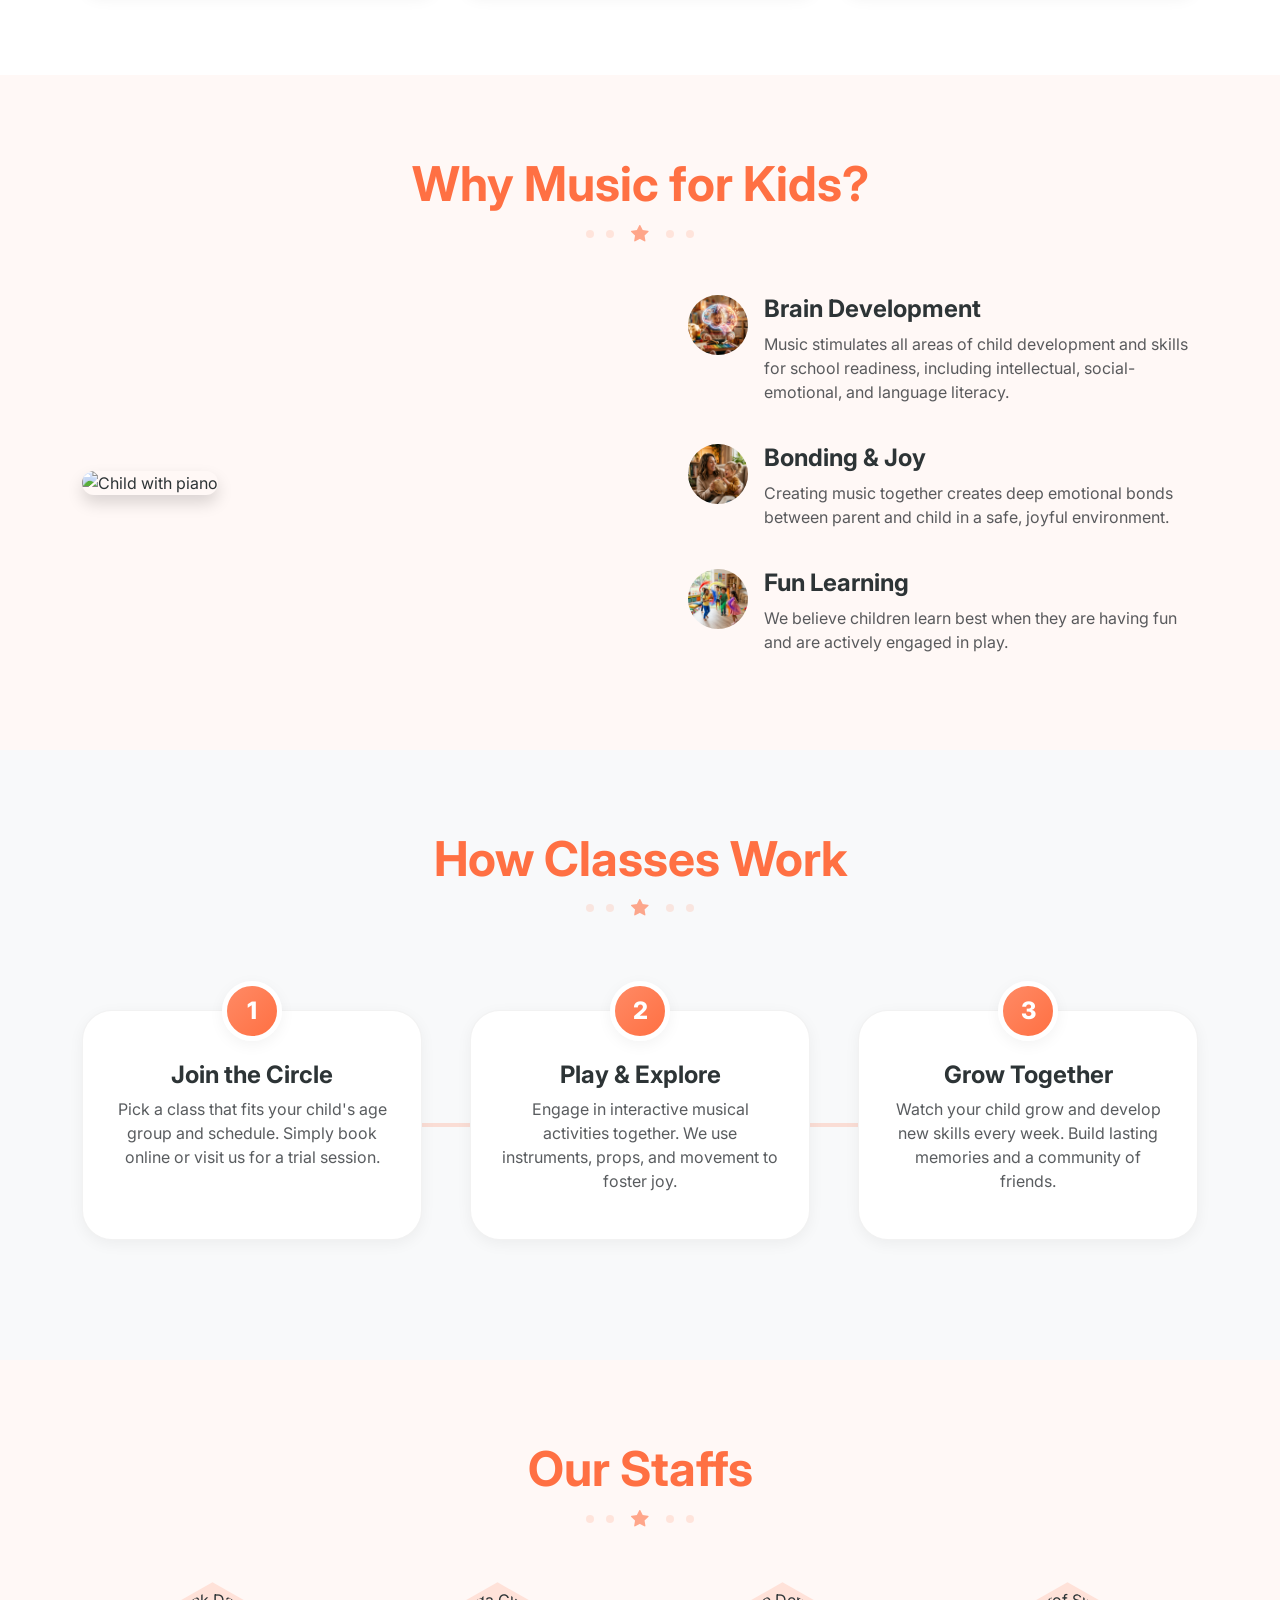
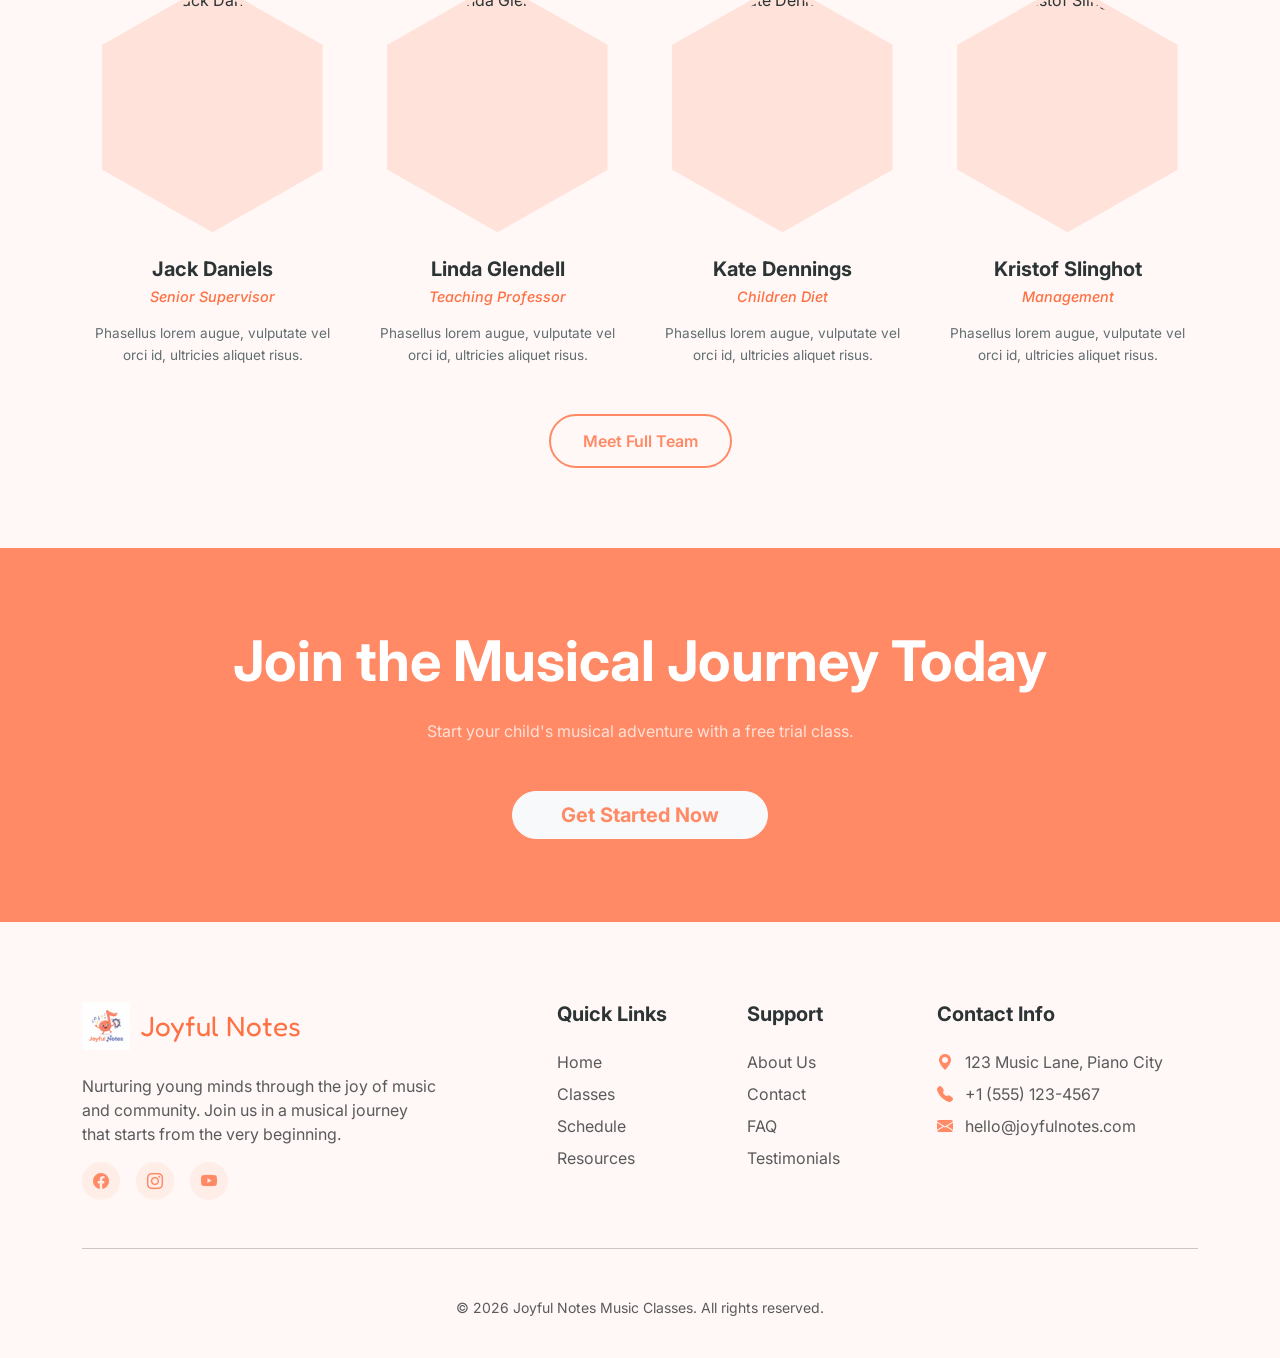
==== commit bce186af: "first-commit" ====
--- a/index.html
+++ b/index.html
@@ -16,13 +16,17 @@
 </head>
 
 <body>
+    <!-- Site-wide Preloader -->
+    <div id="preloader">
+        <div class="loader-note"><i class="bi bi-music-note-beamed"></i></div>
+    </div>
 
     <!-- Header & Navigation -->
     <nav class="navbar navbar-expand-lg sticky-top">
         <div class="container">
             <a class="navbar-brand d-flex align-items-center" href="index.html">
-                <img src="img/logo.png" alt="Joyful Notes Logo" class="me-2">
-                <span class="brand-font fs-3 text-primary">Joyful Notes</span>
+                <img src="img/logo.png" alt="Joyful Notes Logo">
+                <span class="brand-font text-primary">Joyful Notes</span>
             </a>
             <button class="navbar-toggler" type="button" data-bs-toggle="collapse" data-bs-target="#navbarNav">
                 <span class="navbar-toggler-icon"></span>
@@ -81,13 +85,13 @@
     </nav>
 
     <!-- Hero Section -->
-    <header class="hero-section section-padding bg-soft overflow-hidden">
+    <header class="hero-section section-padding bg-soft overflow-hidden reveal">
         <div class="container">
             <div class="row align-items-center">
                 <div class="col-lg-6 text-center text-lg-start mb-5 mb-lg-0">
                     <h1 class="display-3 fw-bold text-secondary mb-4">Joyful Music Classes <br><span
                             class="text-primary">for Little Ones</span></h1>
-                    <p class="lead text-muted mb-5">Experience the magic of music and play with your child. Our classes
+                    <p class="text-muted mb-5">Experience the magic of music and play with your child. Our classes
                         are designed to nurture brain development, bonding, and a lifelong love for rhythm.</p>
                     <div class="d-flex flex-column flex-sm-row justify-content-center justify-content-lg-start gap-3">
                         <a href="book.html" class="btn btn-primary btn-lg">Book a Class Now</a>
@@ -105,21 +109,23 @@
     </header>
 
     <!-- Class Highlights -->
-    <section class="section-padding">
+    <section class="section-padding reveal">
         <div class="container">
             <div class="text-center mb-5">
                 <h2 class="display-5 fw-bold text-secondary">Our Classes</h2>
                 <div class="section-divider">
-                    <span></span><span></span><span></span>
+                    <span></span><span></span>
                     <i class="bi bi-star-fill"></i>
-                    <span></span><span></span><span></span>
+                    <span></span><span></span>
                 </div>
             </div>
             <div class="row g-4">
                 <div class="col-md-4">
                     <div class="card h-100 text-center">
-                        <div class="feature-image-wrapper">
-                            <img src="img/baby_class.png" alt="Baby Classes">
+                        <div class="mb-4">
+                            <div class="hexagon-wrapper hexagon-md">
+                                <img src="img/baby_class.png" alt="Baby Classes" class="hexagon-image">
+                            </div>
                         </div>
                         <h3 class="fw-bold">Baby Classes</h3>
                         <p class="text-muted small mb-4">Ages 0–12 months</p>
@@ -131,8 +137,10 @@
                 </div>
                 <div class="col-md-4">
                     <div class="card h-100 text-center">
-                        <div class="feature-image-wrapper">
-                            <img src="img/toddler_class.png" alt="Toddler Classes">
+                        <div class="mb-4">
+                            <div class="hexagon-wrapper hexagon-md">
+                                <img src="img/toddler_class.png" alt="Toddler Classes" class="hexagon-image">
+                            </div>
                         </div>
                         <h3 class="fw-bold">Toddler Classes</h3>
                         <p class="text-muted small mb-4">Ages 1–3 years</p>
@@ -145,8 +153,10 @@
                 </div>
                 <div class="col-md-4">
                     <div class="card h-100 text-center">
-                        <div class="feature-image-wrapper">
-                            <img src="img/mixed_age.png" alt="Mixed Age">
+                        <div class="mb-4">
+                            <div class="hexagon-wrapper hexagon-md">
+                                <img src="img/mixed_age.png" alt="Mixed Age" class="hexagon-image">
+                            </div>
                         </div>
                         <h3 class="fw-bold">Mixed Age</h3>
                         <p class="text-muted small mb-4">Siblings welcome!</p>
@@ -161,14 +171,14 @@
     </section>
 
     <!-- Why Music for Kids -->
-    <section class="section-padding bg-soft">
+    <section class="section-padding bg-soft reveal">
         <div class="container">
             <div class="text-center mb-5">
                 <h2 class="display-5 fw-bold text-secondary mb-2">Why Music for Kids?</h2>
                 <div class="section-divider mb-4">
-                    <span></span><span></span><span></span>
+                    <span></span><span></span>
                     <i class="bi bi-star-fill"></i>
-                    <span></span><span></span><span></span>
+                    <span></span><span></span>
                 </div>
             </div>
             <div class="row align-items-center">
@@ -217,13 +227,13 @@
         </div>
     </section>
 
-    <section class="section-padding bg-light position-relative">
+    <section class="section-padding bg-light position-relative reveal">
         <div class="container text-center">
             <h2 class="display-5 fw-bold text-secondary mb-2">How Classes Work</h2>
             <div class="section-divider mb-5">
-                <span></span><span></span><span></span>
+                <span></span><span></span>
                 <i class="bi bi-star-fill"></i>
-                <span></span><span></span><span></span>
+                <span></span><span></span>
             </div>
             <div class="how-it-works-path">
                 <div class="how-line-connector d-none d-lg-block"></div>
@@ -258,15 +268,15 @@
     </section>
 
     <!-- Our Staff Section -->
-    <section class="section-padding bg-soft">
+    <section class="section-padding bg-soft reveal">
         <div class="container">
             <div class="text-center mb-2">
                 <h2 class="display-5 fw-bold text-secondary">Our Staffs</h2>
             </div>
             <div class="section-divider">
-                <span></span><span></span><span></span>
+                <span></span><span></span>
                 <i class="bi bi-star-fill"></i>
-                <span></span><span></span><span></span>
+                <span></span><span></span>
             </div>
 
             <div class="row g-4">
@@ -333,7 +343,7 @@
     <section class="section-padding join-music text-white text-center">
         <div class="container">
             <h2 class="display-4 fw-bold mb-4">Join the Musical Journey Today</h2>
-            <p class="lead mb-5 opacity-75">Start your child's musical adventure with a free trial class.</p>
+            <p class="mb-5 opacity-75">Start your child's musical adventure with a free trial class.</p>
             <a href="book.html" class="btn btn-light btn-lg btn-white px-5 rounded-pill fw-bold text-primary">Get
                 Started Now</a>
         </div>
@@ -344,16 +354,16 @@
         <div class="container">
             <div class="row g-4">
                 <div class="col-lg-4">
-                    <div class="d-flex align-items-center mb-3">
-                        <img src="img/logo.png" alt="Logo" height="40" class="me-2">
-                        <span class="brand-font fs-4 text-primary">Joyful Notes</span>
-                    </div>
+                    <a href="index.html" class="d-flex align-items-center mb-4 text-decoration-none">
+                        <img src="img/logo.png" alt="Joyful Notes Logo">
+                        <span class="brand-font text-primary">Joyful Notes</span>
+                    </a>
                     <p class="text-muted">Nurturing young minds through the joy of music and community. Join us in a
                         musical journey that starts from the very beginning.</p>
-                    <div class="d-flex gap-3 fs-5">
-                        <a href="#" class="text-secondary"><i class="bi bi-facebook"></i></a>
-                        <a href="#" class="text-secondary"><i class="bi bi-instagram"></i></a>
-                        <a href="#" class="text-secondary"><i class="bi bi-youtube"></i></a>
+                    <div class="d-flex gap-3">
+                        <a href="#" class="footer-social-link"><i class="bi bi-facebook"></i></a>
+                        <a href="#" class="footer-social-link"><i class="bi bi-instagram"></i></a>
+                        <a href="#" class="footer-social-link"><i class="bi bi-youtube"></i></a>
                     </div>
                 </div>
                 <div class="col-lg-2 ms-lg-auto">
--- a/css/index.css
+++ b/css/index.css
@@ -19,13 +19,58 @@
     --white: #FFFFFF;
     --shadow: 0 4px 15px rgba(0, 0, 0, 0.05);
     --border-radius: 20px;
-    --transition: all 0.3s ease;
+    --transition: all 0.4s cubic-bezier(0.4, 0, 0.2, 1);
 
     /* Dashboard Light Mode default */
     --dash-sidebar-bg: #FFFFFF;
     --dash-main-bg: #F8FAFC;
     --dash-border: rgba(0, 0, 0, 0.05);
     --dash-card-bg: #FFFFFF;
+}
+
+/* Custom Branded Scrollbar */
+::-webkit-scrollbar {
+    width: 10px;
+}
+
+::-webkit-scrollbar-track {
+    background: var(--bg-soft);
+}
+
+::-webkit-scrollbar-thumb {
+    background: var(--primary);
+    border-radius: 10px;
+    border: 3px solid var(--bg-soft);
+}
+
+::-webkit-scrollbar-thumb:hover {
+    background: var(--secondary);
+}
+
+/* Site-wide Preloader */
+#preloader {
+    position: fixed;
+    top: 0;
+    left: 0;
+    width: 100%;
+    height: 100%;
+    background-color: var(--white);
+    display: flex;
+    justify-content: center;
+    align-items: center;
+    z-index: 9999;
+    transition: opacity 0.5s ease, visibility 0.5s ease;
+}
+
+.loader-note {
+    font-size: 4rem;
+    color: var(--primary);
+    animation: bounce 1.5s infinite;
+}
+
+#preloader.fade-out {
+    opacity: 0;
+    visibility: hidden;
 }
 
 /* Global Bootstrap Overrides - Force Orange */
@@ -254,10 +299,28 @@
     overflow-x: hidden;
 }
 
+.navbar-brand img {
+    height: 48px !important;
+    width: auto !important;
+}
+
 .brand-font {
     font-family: 'Fredoka', sans-serif;
     color: var(--secondary) !important;
+    font-size: 1.75rem !important;
+    /* Standardized fs-3 equivalent */
     white-space: nowrap;
+    line-height: 1;
+    margin-inline-start: 10px;
+    /* Consistent gap between logo and text */
+}
+
+/* Unified Brand Logo Size */
+.navbar-brand img,
+.auth-card img,
+footer .d-flex.align-items-center img {
+    height: 48px !important;
+    width: auto !important;
 }
 
 [data-theme="dark"] .brand-font {
@@ -272,8 +335,8 @@
     transition: var(--transition);
 }
 
-.navbar-brand img {
-    height: 50px;
+.navbar-brand:hover .brand-font {
+    color: var(--hover) !important;
 }
 
 .navbar-brand:hover .brand-font {
@@ -321,8 +384,8 @@
 
 .btn-primary:hover {
     background-color: var(--hover);
-    transform: translateY(-2px);
-    box-shadow: 0 5px 15px rgba(255, 112, 67, 0.4);
+    transform: translateY(-5px) scale(1.05);
+    box-shadow: 0 10px 20px rgba(255, 112, 67, 0.3);
     color: white !important;
 }
 
@@ -383,8 +446,15 @@
 
 /* Animations */
 @keyframes bounce {
-    0%, 100% { transform: translateY(0); }
-    50% { transform: translateY(-15px); }
+
+    0%,
+    100% {
+        transform: translateY(0);
+    }
+
+    50% {
+        transform: translateY(-15px);
+    }
 }
 
 .bounce {
@@ -449,12 +519,76 @@
 }
 
 .accordion-premium-orange .accordion-button::after {
-    filter: brightness(0) invert(1); /* Makes the arrow white */
+    filter: brightness(0) invert(1);
+    /* Makes the arrow white */
 }
 
 .accordion-premium-orange .accordion-item {
     border: none;
     background: transparent;
+}
+
+/* Hexagon Design Utility */
+.hexagon-wrapper {
+    position: relative;
+    width: 120px;
+    height: 140px;
+    /* Slightly taller for pointy-top aspect ratio */
+    margin: 0 auto;
+    filter: drop-shadow(0 10px 20px rgba(0, 0, 0, 0.1));
+}
+
+.hexagon-image {
+    width: 100%;
+    height: 100%;
+    object-fit: cover;
+    clip-path: polygon(50% 0%, 100% 25%, 100% 75%, 50% 100%, 0% 75%, 0% 25%);
+    transition: var(--transition);
+    display: block;
+}
+
+.hexagon-wrapper::before {
+    content: '';
+    position: absolute;
+    top: -5px;
+    left: -5px;
+    right: -5px;
+    bottom: -5px;
+    background-color: var(--secondary);
+    clip-path: polygon(50% 0%, 100% 25%, 100% 75%, 50% 100%, 0% 75%, 0% 25%);
+    z-index: -1;
+    opacity: 0.2;
+    transition: var(--transition);
+}
+
+.hexagon-wrapper:hover .hexagon-image {
+    transform: scale(1.05);
+}
+
+.hexagon-wrapper:hover::before {
+    opacity: 0.6;
+    transform: scale(1.08);
+}
+
+/* Specific Sizes */
+.hexagon-xs {
+    width: 60px;
+    height: 70px;
+}
+
+.hexagon-sm {
+    width: 80px;
+    height: 92px;
+}
+
+.hexagon-md {
+    width: 120px;
+    height: 139px;
+}
+
+.hexagon-lg {
+    width: 180px;
+    height: 208px;
 }
 
 .nav-icon-link,
@@ -477,7 +611,7 @@
 .toggle-btn:hover {
     background-color: var(--bg-soft);
     color: var(--primary);
-    transform: translateY(-2px);
+    transform: translateY(-5px) scale(1.1);
 }
 
 /* Navbar Icons Spacing */
@@ -726,6 +860,64 @@
     gap: 10px;
 }
 
+/* Footer Social Hover Enhancement */
+footer .bi {
+    transition: var(--transition);
+}
+
+footer a:hover .bi {
+    color: var(--primary) !important;
+    transform: translateY(-5px) scale(1.2);
+    display: inline-block;
+}
+
+/* Scroll Reveal Animations */
+.reveal {
+    position: relative;
+    opacity: 0;
+    transform: translateY(30px);
+    transition: all 0.8s ease-out;
+}
+
+.reveal.active {
+    opacity: 1;
+    transform: translateY(0);
+}
+
+/* Auth Page Orange Theme Overrides (Dark Mode Protection) */
+[data-theme="dark"] .auth-card {
+    border: 2px solid var(--primary) !important;
+}
+
+[data-theme="dark"] .auth-card h2,
+[data-theme="dark"] .auth-card p,
+[data-theme="dark"] .auth-card label,
+[data-theme="dark"] .auth-card .form-check-label,
+[data-theme="dark"] .auth-card .or-divider {
+    color: var(--text-main) !important;
+}
+
+/* Force Light Mode Logo Color for Auth Cards */
+[data-theme="dark"] .auth-card .brand-font {
+    color: #FF7043 !important;
+}
+
+/* Form Spacing: Auth placeholders */
+.auth-card .form-control {
+    padding-left: 15px !important;
+    padding-right: 15px !important;
+}
+
+.auth-card .input-group-text {
+    padding-left: 15px;
+    padding-right: 15px;
+}
+
+[dir="rtl"] .auth-card .form-control {
+    padding-right: 15px !important;
+    padding-left: 15px !important;
+}
+
 .or-divider {
     display: flex;
     align-items: center;
@@ -753,20 +945,23 @@
     display: flex;
     align-items: center;
     justify-content: center;
-    gap: 10px;
-    padding: 12px;
+    gap: 8px;
+    padding: 8px 15px;
+    /* Significantly reduced vertical height */
     border-radius: 50px;
     font-weight: 600;
     transition: var(--transition);
-    border: 2px solid var(--secondary);
+    border: 1.5px solid var(--secondary);
+    /* Slightly thinner border */
     background-color: var(--white);
     color: var(--secondary);
     width: 100%;
 }
 
 .social-btn img {
-    width: 20px;
-    height: 20px;
+    width: 14px;
+    /* Scaled down further for a more refined look */
+    height: 14px;
 }
 
 .social-btn:hover {
@@ -968,11 +1163,41 @@
 
 footer {
     background-color: var(--bg-soft);
-    padding: 80px 0 30px;
-    border-top: 1px solid var(--dash-border);
+    padding: 80px 0 40px;
+    border-top: 3px solid var(--primary);
+    /* Premium Accent Border */
     width: 100%;
     position: relative;
     z-index: 1;
+}
+
+/* Premium Social Links */
+.footer-social-link {
+    width: 38px;
+    height: 38px;
+    display: inline-flex;
+    align-items: center;
+    justify-content: center;
+    border-radius: 50%;
+    background-color: rgba(255, 138, 101, 0.1);
+    color: var(--primary) !important;
+    transition: var(--transition);
+    text-decoration: none;
+}
+
+.footer-social-link:hover {
+    background-color: var(--primary);
+    color: white !important;
+    transform: translateY(-5px);
+    box-shadow: 0 5px 15px rgba(255, 138, 101, 0.3);
+}
+
+[data-theme="dark"] footer {
+    border-top-color: var(--secondary);
+}
+
+[data-theme="dark"] .footer-social-link {
+    background-color: rgba(255, 112, 67, 0.15);
 }
 
 /* Corner Icons Styling */
@@ -1429,4 +1654,126 @@
 .hexagon-wrapper-pedagogy:hover {
     transform: scale(1.05);
     background: #FF7043;
+}
+
+/* Section Divider Utility */
+.section-divider {
+    display: flex;
+    align-items: center;
+    justify-content: center;
+    gap: 12px;
+}
+
+.section-divider span {
+    height: 8px;
+    width: 8px;
+    background-color: var(--primary);
+    border-radius: 50%;
+    opacity: 0.3;
+}
+
+.section-divider i {
+    color: var(--secondary);
+    font-size: 1.1rem;
+}
+
+.section-divider.justify-content-start {
+    justify-content: flex-start !important;
+}
+
+/* Responsive Navbar Overlay Fix */
+@media (max-width: 991.98px) {
+    .navbar-collapse {
+        position: absolute;
+        top: 100%;
+        left: 0;
+        right: 0;
+        background-color: var(--bg-light);
+        padding: 1.5rem;
+        box-shadow: 0 15px 30px rgba(0, 0, 0, 0.1);
+        z-index: 1000;
+        border-bottom-left-radius: 20px;
+        border-bottom-right-radius: 20px;
+    }
+
+    [data-theme="dark"] .navbar-collapse {
+        background-color: var(--white);
+    }
+}
+
+/* Dashboard Sidebar Mobile Evolution */
+@media (max-width: 991.98px) {
+    .sidebar {
+        position: fixed;
+        left: -280px;
+        top: 0;
+        bottom: 0;
+        z-index: 1060;
+        transition: 0.3s cubic-bezier(0.4, 0, 0.2, 1);
+        width: 280px;
+    }
+
+    .sidebar.active {
+        left: 0;
+    }
+
+    .main-content {
+        margin-left: 0 !important;
+        width: 100% !important;
+    }
+
+    #sidebar-overlay {
+        position: fixed;
+        inset: 0;
+        background: rgba(0, 0, 0, 0.5);
+        backdrop-filter: blur(4px);
+        z-index: 1055;
+        opacity: 0;
+        visibility: hidden;
+        transition: 0.3s;
+    }
+
+    #sidebar-overlay.active {
+        opacity: 1;
+        visibility: visible;
+    }
+}
+
+/* 1024px Specific Tablet Optimization */
+@media (min-width: 992px) and (max-width: 1200px) {
+    .container {
+        max-width: 960px;
+    }
+
+    .sidebar {
+        width: 240px;
+    }
+
+    .main-content {
+        margin-left: 240px;
+    }
+
+    .display-4 {
+        font-size: 3rem;
+    }
+}
+
+.section-divider.justify-content-start span:last-child {
+    display: none;
+}
+
+/* Resources Page specific hover theme */
+#resources-page a:hover {
+    color: #E65100 !important;
+}
+
+#resources-page .btn-outline-primary:hover,
+#resources-page .btn-outline-secondary:hover {
+    background-color: #E65100 !important;
+    border-color: #E65100 !important;
+    color: white !important;
+}
+
+#resources-page .nav-link:hover {
+    color: #E65100 !important;
 }
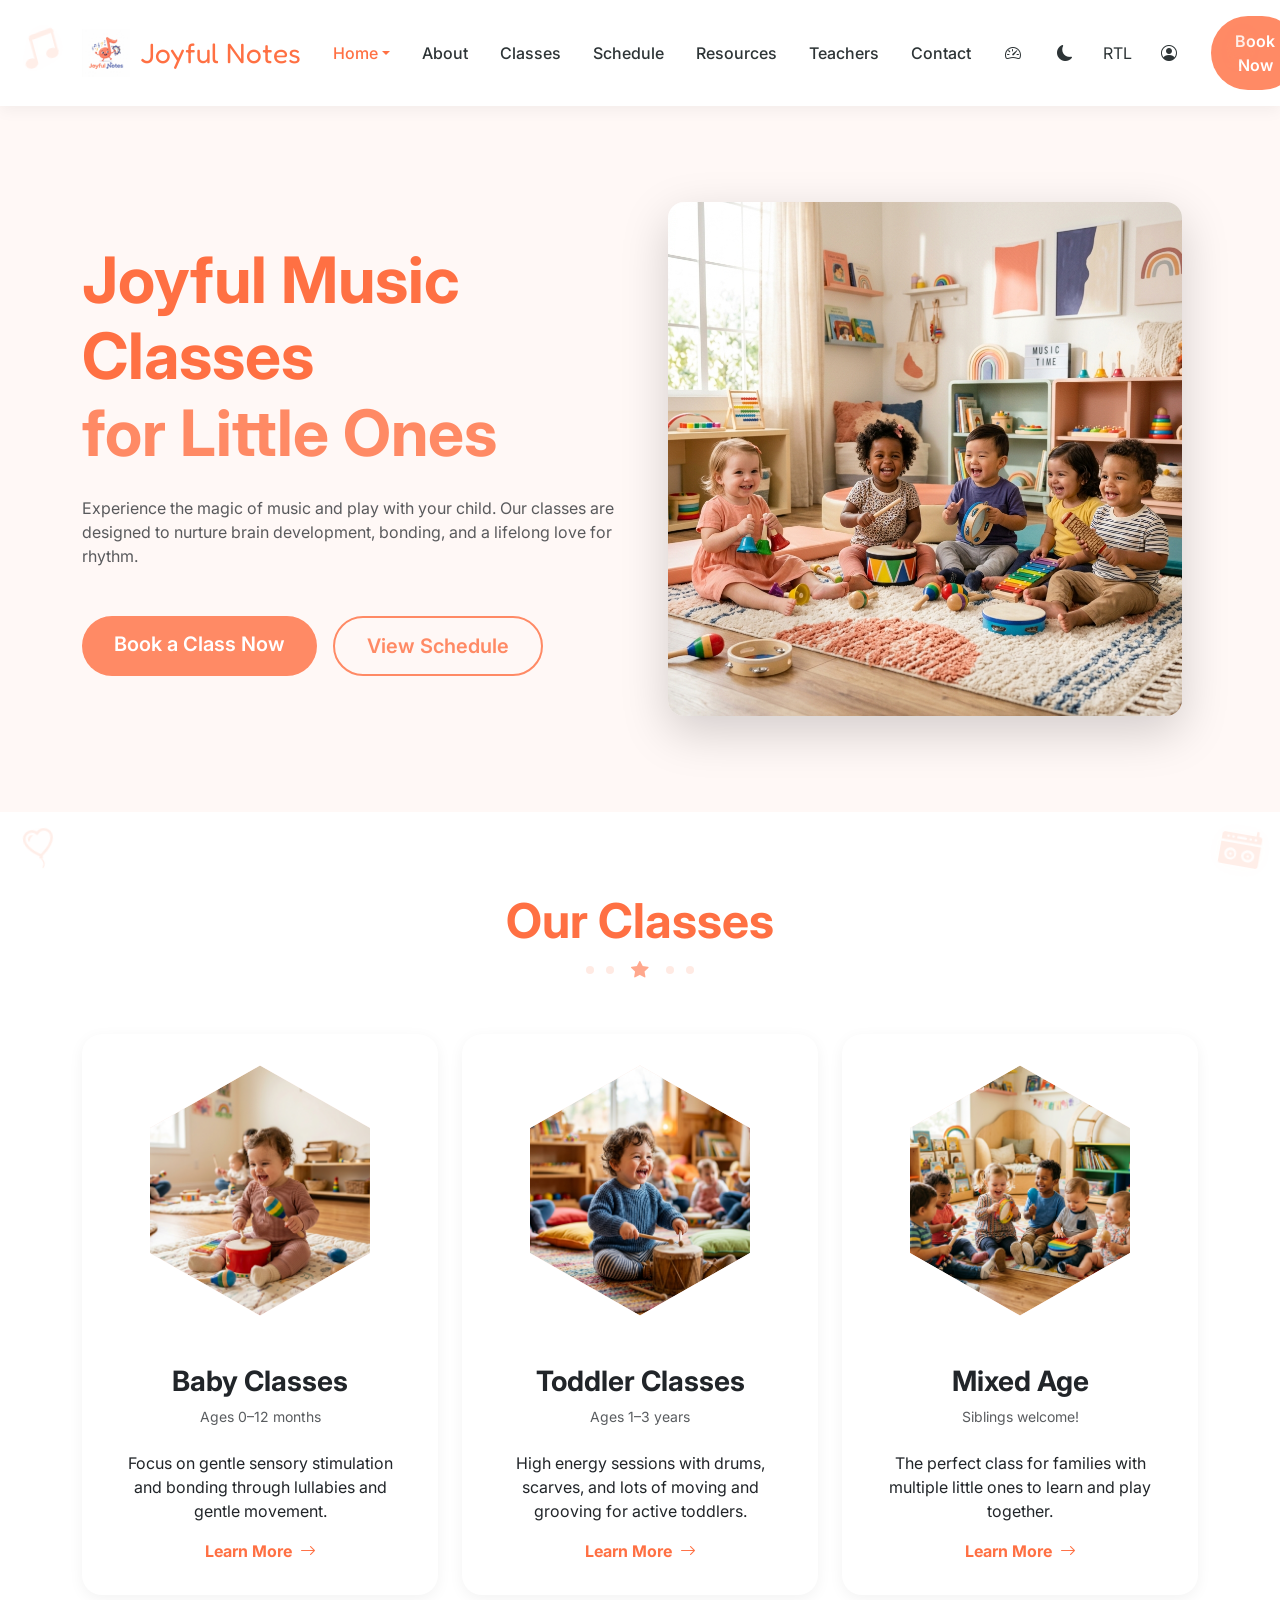
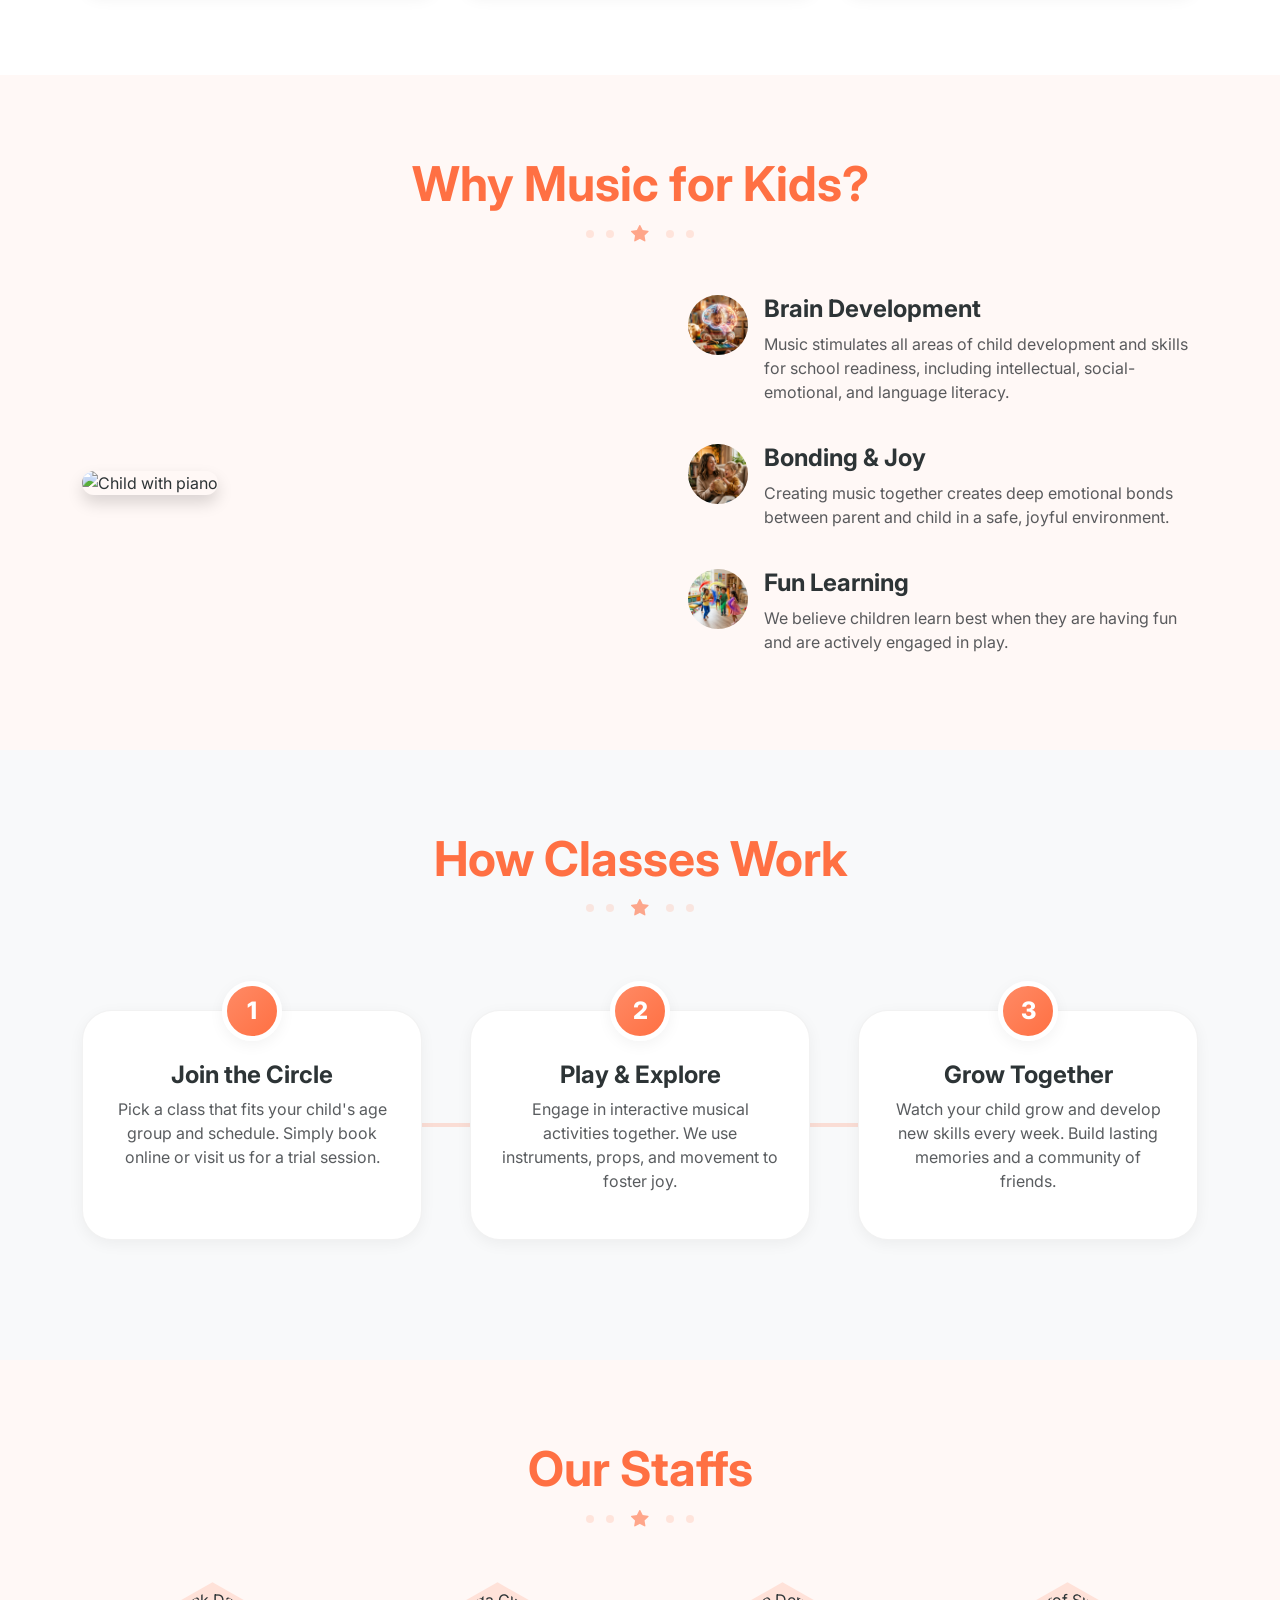
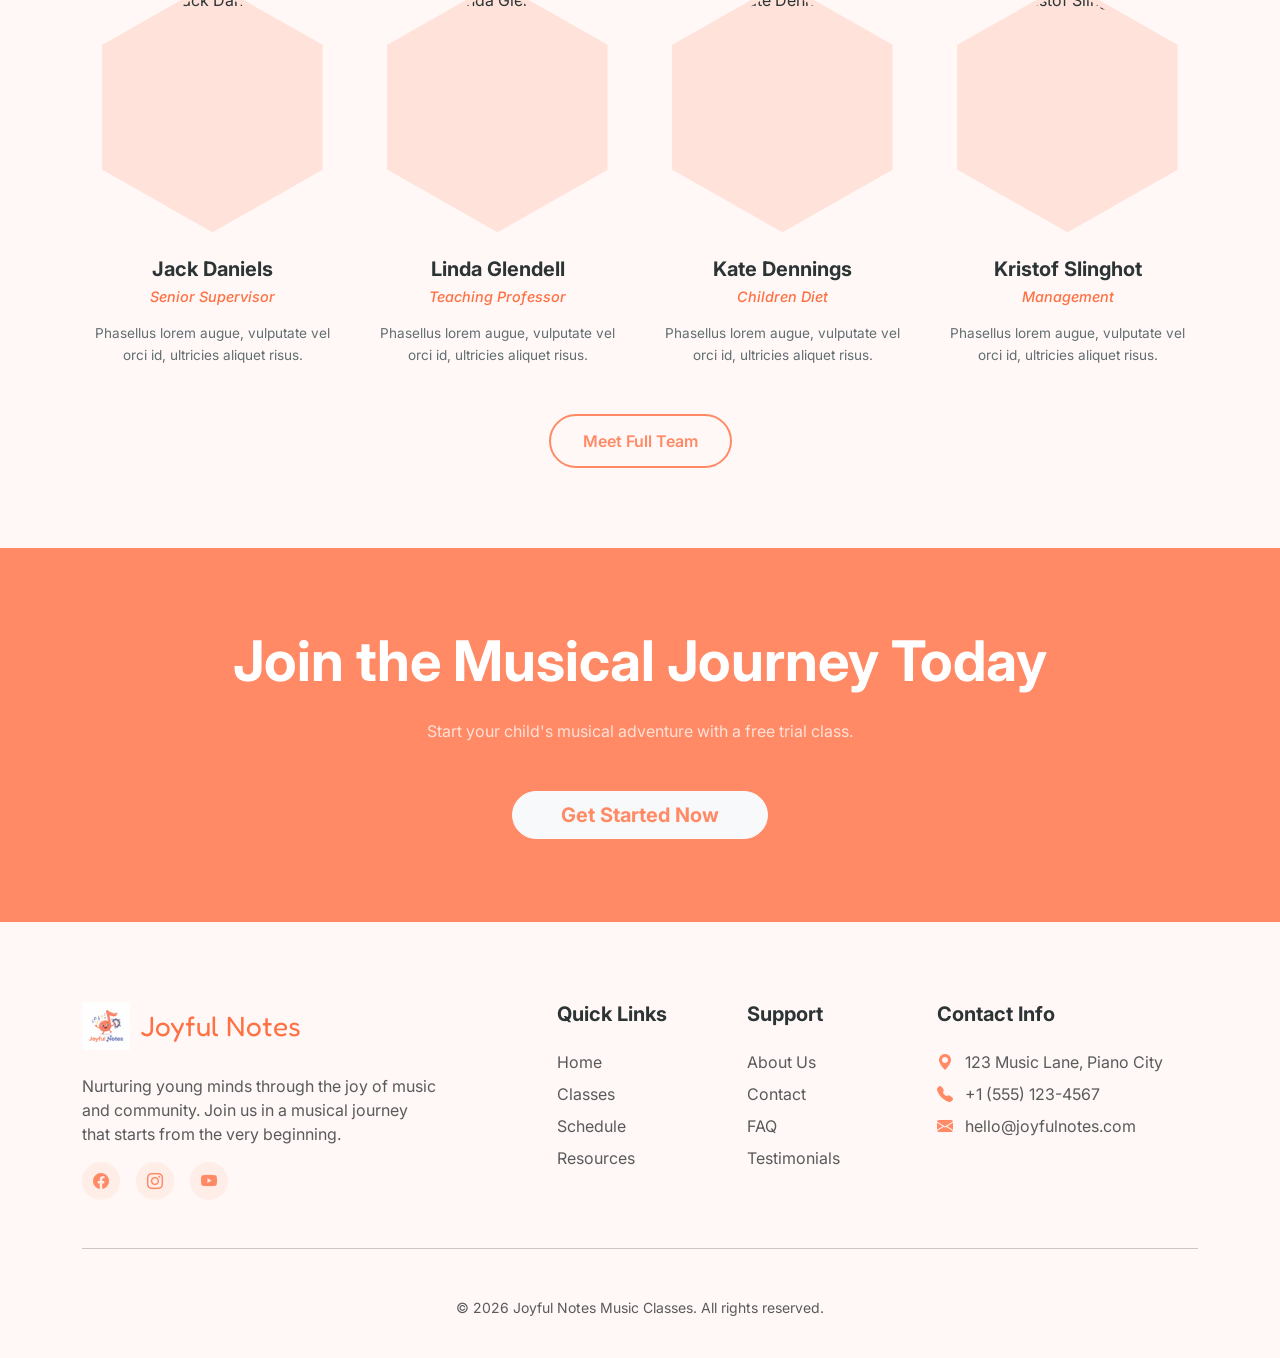
==== commit 2ac0ff0f: "first-commit" ====
--- a/index.html
+++ b/index.html
@@ -22,7 +22,7 @@
     </div>
 
     <!-- Header & Navigation -->
-    <nav class="navbar navbar-expand-lg sticky-top">
+    <nav class="navbar navbar-expand-xl sticky-top">
         <div class="container">
             <a class="navbar-brand d-flex align-items-center" href="index.html">
                 <img src="img/logo.png" alt="Joyful Notes Logo">
@@ -33,13 +33,17 @@
             </button>
             <div class="collapse navbar-collapse" id="navbarNav">
                 <ul class="navbar-nav ms-auto align-items-center">
-                    <li class="nav-item dropdown">
+                    <!-- Desktop Home Dropdown -->
+                    <li class="nav-item dropdown d-none d-xl-block">
                         <a class="nav-link dropdown-toggle" href="#" role="button" data-bs-toggle="dropdown">Home</a>
                         <ul class="dropdown-menu">
                             <li><a class="dropdown-item" href="index.html">Home 1 (Organic)</a></li>
                             <li><a class="dropdown-item" href="home2.html">Home 2 (Premium)</a></li>
                         </ul>
                     </li>
+                    <!-- Mobile Home Links -->
+                    <li class="nav-item d-xl-none"><a class="nav-link" href="index.html">Home 1 (Organic)</a></li>
+                    <li class="nav-item d-xl-none"><a class="nav-link" href="home2.html">Home 2 (Premium)</a></li>
                     <li class="nav-item"><a class="nav-link" href="about.html">About</a></li>
                     <li class="nav-item"><a class="nav-link" href="classes.html">Classes</a></li>
                     <li class="nav-item"><a class="nav-link" href="schedule.html">Schedule</a></li>
@@ -48,7 +52,8 @@
                     <li class="nav-item"><a class="nav-link" href="contact.html">Contact</a></li>
 
                     <!-- Icons Section -->
-                    <li class="nav-item nav-icon-item dropdown">
+                    <!-- Desktop Dashboard Dropdown -->
+                    <li class="nav-item nav-icon-item dropdown d-none d-xl-block">
                         <a href="#" class="nav-icon-link nav-icon-bordered dropdown-toggle no-caret" role="button"
                             data-bs-toggle="dropdown" aria-expanded="false" title="Dashboard">
                             <i class="bi bi-speedometer2"></i>
@@ -63,6 +68,14 @@
                                         class="bi bi-shield-lock-fill me-2 text-secondary"></i> Admin Dashboard</a></li>
                         </ul>
                     </li>
+                    <!-- Mobile Dashboard Links -->
+                    <li class="nav-item d-xl-none border-top pt-2 mt-2">
+                        <h6 class="dropdown-header small text-uppercase px-0 opacity-50">Dashboards</h6>
+                    </li>
+                    <li class="nav-item d-xl-none"><a class="nav-link" href="dashboard.html?role=parent">Parents
+                            Dashboard</a></li>
+                    <li class="nav-item d-xl-none"><a class="nav-link" href="dashboard.html?role=teacher">Admin
+                            Dashboard</a></li>
                     <li class="nav-item nav-icon-item">
                         <button id="theme-toggle" class="toggle-btn nav-icon-bordered" title="Toggle Theme"><i
                                 class="bi bi-moon-fill"></i></button>
@@ -120,11 +133,11 @@
                 </div>
             </div>
             <div class="row g-4">
-                <div class="col-md-4">
+                <div class="col-lg-4">
                     <div class="card h-100 text-center">
                         <div class="mb-4">
                             <div class="hexagon-wrapper hexagon-md">
-                                <img src="img/baby_class.png" alt="Baby Classes" class="hexagon-image">
+                                <img src="img/baby_class.png" alt="Baby Classes" class="hexagon-image img-fluid">
                             </div>
                         </div>
                         <h3 class="fw-bold">Baby Classes</h3>
@@ -135,7 +148,7 @@
                             <i class="bi bi-arrow-right"></i></a>
                     </div>
                 </div>
-                <div class="col-md-4">
+                <div class="col-lg-4">
                     <div class="card h-100 text-center">
                         <div class="mb-4">
                             <div class="hexagon-wrapper hexagon-md">
@@ -151,7 +164,7 @@
                             More <i class="bi bi-arrow-right"></i></a>
                     </div>
                 </div>
-                <div class="col-md-4">
+                <div class="col-lg-4">
                     <div class="card h-100 text-center">
                         <div class="mb-4">
                             <div class="hexagon-wrapper hexagon-md">
@@ -281,7 +294,7 @@
 
             <div class="row g-4">
                 <!-- Staff 1 -->
-                <div class="col-lg-3 col-md-6 text-center">
+                <div class="col-xl-3 col-lg-6 col-md-6 text-center">
                     <div class="staff-card">
                         <div class="hexagon-wrapper">
                             <img src="https://images.unsplash.com/photo-1539571696357-5a69c17a67c6?auto=format&fit=crop&w=400&q=80"
@@ -294,7 +307,7 @@
                     </div>
                 </div>
                 <!-- Staff 2 -->
-                <div class="col-lg-3 col-md-6 text-center">
+                <div class="col-xl-3 col-lg-6 col-md-6 text-center">
                     <div class="staff-card">
                         <div class="hexagon-wrapper">
                             <img src="https://images.unsplash.com/photo-1494790108377-be9c29b29330?auto=format&fit=crop&w=400&q=80"
@@ -307,7 +320,7 @@
                     </div>
                 </div>
                 <!-- Staff 3 -->
-                <div class="col-lg-3 col-md-6 text-center">
+                <div class="col-xl-3 col-lg-6 col-md-6 text-center">
                     <div class="staff-card">
                         <div class="hexagon-wrapper">
                             <img src="https://images.unsplash.com/photo-1544005313-94ddf0286df2?auto=format&fit=crop&w=400&q=80"
@@ -320,7 +333,7 @@
                     </div>
                 </div>
                 <!-- Staff 4 -->
-                <div class="col-lg-3 col-md-6 text-center">
+                <div class="col-xl-3 col-lg-6 col-md-6 text-center">
                     <div class="staff-card">
                         <div class="hexagon-wrapper">
                             <img src="https://images.unsplash.com/photo-1507003211169-0a1dd7228f2d?auto=format&fit=crop&w=400&q=80"
--- a/css/index.css
+++ b/css/index.css
@@ -466,17 +466,9 @@
     z-index: 1;
 }
 
+/* Removed hero dotted border as requested */
 .hero-image-wrapper::before {
-    content: '';
-    position: absolute;
-    top: -20px;
-    left: -20px;
-    right: -20px;
-    bottom: -20px;
-    border: 2px dashed var(--primary);
-    border-radius: 20px;
-    z-index: -1;
-    opacity: 0.3;
+    display: none !important;
 }
 
 /* RTL Specific Overrides */
@@ -813,7 +805,8 @@
 }
 
 [data-theme="dark"] .staff-card h4 {
-    color: var(--white);
+    color: #ffffff !important;
+    text-shadow: 0 2px 5px rgba(0,0,0,0.5);
 }
 
 .scroll-top {
@@ -1267,20 +1260,30 @@
     overflow: hidden;
 }
 
-.dashboard-wrapper {
-    display: flex;
-    height: 100vh;
-}
-
-.sidebar {
-    width: 280px;
-    background-color: var(--dash-sidebar-bg);
-    border-right: 1px solid var(--dash-border);
-    display: flex;
-    flex-direction: column;
-    padding: 20px;
-    transition: var(--transition);
-    z-index: 1040;
+@media (min-width: 1200px) {
+    .dashboard-wrapper {
+        display: flex;
+        height: 100vh;
+    }
+
+    .sidebar {
+        width: 280px;
+        background-color: var(--dash-sidebar-bg);
+        border-right: 1px solid var(--dash-border);
+        display: flex;
+        flex-direction: column;
+        padding: 15px;
+        transition: var(--transition);
+        z-index: 1040;
+    }
+
+    .main-content {
+        flex-grow: 1;
+        overflow-y: auto;
+        display: flex;
+        flex-direction: column;
+        background-color: var(--dash-main-bg);
+    }
 }
 
 .sidebar-link {
@@ -1315,13 +1318,13 @@
 }
 
 .top-bar {
-    height: 70px;
+    height: 60px;
     background-color: var(--dash-sidebar-bg);
     border-bottom: 1px solid var(--dash-border);
     display: flex;
     align-items: center;
     justify-content: space-between;
-    padding: 0 30px;
+    padding: 0 20px;
     flex-shrink: 0;
 }
 
@@ -1406,17 +1409,51 @@
     margin-left: 15px;
 }
 
-@media (max-width: 991px) {
+[data-theme="dark"] .navbar-toggler-icon {
+    filter: invert(1) brightness(100%);
+}
+
+@media (max-width: 1199.98px) {
+    .dashboard-wrapper {
+        display: block;
+        height: 100vh;
+        overflow-y: auto;
+    }
+
     .sidebar {
         position: fixed;
         left: -280px;
         top: 0;
         bottom: 0;
         height: 100vh;
+        z-index: 1060;
+        transition: 0.3s cubic-bezier(0.4, 0, 0.2, 1);
+        width: 280px;
     }
 
     .sidebar.show {
         left: 0;
+    }
+
+    .main-content {
+        margin-left: 0 !important;
+        width: 100% !important;
+    }
+
+    #sidebar-overlay {
+        position: fixed;
+        inset: 0;
+        background: rgba(0, 0, 0, 0.5);
+        backdrop-filter: blur(4px);
+        z-index: 1055;
+        opacity: 0;
+        visibility: hidden;
+        transition: 0.3s;
+    }
+
+    #sidebar-overlay.show {
+        opacity: 1;
+        visibility: visible;
     }
 
     [dir="rtl"] .sidebar {
@@ -1682,7 +1719,11 @@
 }
 
 /* Responsive Navbar Overlay Fix */
-@media (max-width: 991.98px) {
+[data-theme="dark"] .navbar-toggler-icon {
+    filter: invert(1) brightness(100%);
+}
+
+@media (max-width: 1199.98px) {
     .navbar-collapse {
         position: absolute;
         top: 100%;
@@ -1701,62 +1742,47 @@
     }
 }
 
-/* Dashboard Sidebar Mobile Evolution */
-@media (max-width: 991.98px) {
-    .sidebar {
-        position: fixed;
-        left: -280px;
-        top: 0;
-        bottom: 0;
-        z-index: 1060;
-        transition: 0.3s cubic-bezier(0.4, 0, 0.2, 1);
-        width: 280px;
-    }
-
-    .sidebar.active {
-        left: 0;
-    }
-
-    .main-content {
-        margin-left: 0 !important;
-        width: 100% !important;
-    }
-
-    #sidebar-overlay {
-        position: fixed;
-        inset: 0;
-        background: rgba(0, 0, 0, 0.5);
-        backdrop-filter: blur(4px);
-        z-index: 1055;
-        opacity: 0;
-        visibility: hidden;
-        transition: 0.3s;
-    }
-
-    #sidebar-overlay.active {
-        opacity: 1;
-        visibility: visible;
-    }
-}
+/* Sidebar mobile evolution handled above with unified styles */
 
 /* 1024px Specific Tablet Optimization */
-@media (min-width: 992px) and (max-width: 1200px) {
+@media (max-width: 1200px) {
+    .navbar-brand img {
+        height: 38px !important;
+    }
+    
+    .brand-font {
+        font-size: 1.4rem !important;
+    }
+    
+    .nav-link {
+        margin: 0 0.15rem !important;
+        font-size: 0.85rem !important;
+        padding-left: 5px !important;
+        padding-right: 5px !important;
+    }
+    
+    .nav-icon-item {
+        margin: 0 2px !important;
+    }
+    
+    .nav-icon-link, .toggle-btn {
+        width: 36px !important;
+        height: 36px !important;
+    }
+    
+    .navbar .btn-primary {
+        padding: 0.6rem 1.2rem !important;
+        font-size: 0.85rem !important;
+    }
+    
     .container {
-        max-width: 960px;
-    }
-
-    .sidebar {
-        width: 240px;
-    }
-
-    .main-content {
-        margin-left: 240px;
-    }
-
-    .display-4 {
-        font-size: 3rem;
-    }
-}
+        max-width: 100% !important;
+        padding-left: 20px !important;
+        padding-right: 20px !important;
+    }
+}
+
+/* Removed intermediate sidebar state to keep it collapsed until 1200px */
 
 .section-divider.justify-content-start span:last-child {
     display: none;
@@ -1776,4 +1802,143 @@
 
 #resources-page .nav-link:hover {
     color: #E65100 !important;
+}
+
+/* --- Final Site-Wide Polish --- */
+
+/* Auth Controls: Remove fixed position to avoid overlap */
+.auth-controls-fixed {
+    position: absolute !important;
+    top: 20px;
+    right: 20px;
+    z-index: 1070;
+    display: flex;
+    gap: 10px;
+}
+
+/* Schedule Page Filters: Mobile Stacking & Centering */
+@media (max-width: 767.98px) {
+    .schedule-filters {
+        display: flex !important;
+        flex-direction: column !important;
+        align-items: center !important;
+        text-align: center !important;
+    }
+    .schedule-filters .col-md-auto {
+        width: 100% !important;
+        display: flex !important;
+        flex-direction: column !important;
+        align-items: center !important;
+        margin-bottom: 20px !important;
+    }
+    .schedule-filters label {
+        margin-right: 0 !important;
+        margin-bottom: 8px !important;
+    }
+    .schedule-filters select {
+        width: 100% !important;
+        max-width: 280px !important;
+    }
+}
+
+/* Classes Page: Universal Tablet/Mobile Centering */
+@media (max-width: 1024px) {
+    #classes-page section:not(footer), 
+    .classes-section {
+        text-align: center !important;
+    }
+    #classes-page .section-divider {
+        margin-left: auto !important;
+        margin-right: auto !important;
+    }
+    #classes-page .row {
+        justify-content: center !important;
+    }
+}
+
+/* --- Final UI Responsiveness Polish --- */
+
+/* Hexagon Responsiveness: Scale down on tablet/desktop transition */
+@media (max-width: 1200px) {
+    .hexagon-wrapper {
+        width: 180px !important;
+        height: 208px !important;
+    }
+}
+
+/* Hexagon Responsiveness: Scale down on mobile/tablet */
+@media (max-width: 767.98px) {
+    .hexagon-wrapper {
+        width: 160px !important;
+        height: 185px !important;
+        margin-bottom: 15px !important;
+    }
+    .hexagon-md {
+        width: 100px !important;
+        height: 115px !important;
+    }
+    .hexagon-lg {
+        width: 150px !important;
+        height: 173px !important;
+    }
+}
+
+@media (max-width: 375px) {
+    .hexagon-wrapper {
+        width: 140px !important;
+        height: 162px !important;
+    }
+    .hexagon-md {
+        width: 90px !important;
+        height: 104px !important;
+    }
+}
+
+/* Hero & Grid Optimizations for 1024px */
+@media (max-width: 1200px) {
+    .hero-content {
+        text-align: center;
+        padding-top: 2rem;
+    }
+    .display-1 {
+        font-size: 3.5rem !important;
+    }
+    .display-4 {
+        font-size: 2.8rem !important;
+    }
+    .section-padding {
+        padding: 60px 0;
+    }
+}
+
+/* Global Tablet/Mobile Alignment for Section Headings and Dividers */
+@media (max-width: 991.98px) {
+    .section-padding h2,
+    .section-padding .display-5 {
+        text-align: center !important;
+    }
+    .section-padding .section-divider {
+        justify-content: center !important;
+        margin-left: auto !important;
+        margin-right: auto !important;
+    }
+}
+
+/* Dashboard Specific Mobile Refinements */
+@media (max-width: 767.98px) {
+    .top-bar {
+        padding: 0 15px;
+    }
+    
+    #dashboard-content {
+        padding: 12px !important;
+    }
+    
+    .stat-card .fs-4 {
+        font-size: 1.2rem !important;
+    }
+    
+    .sidebar {
+        width: 260px;
+    }
 }
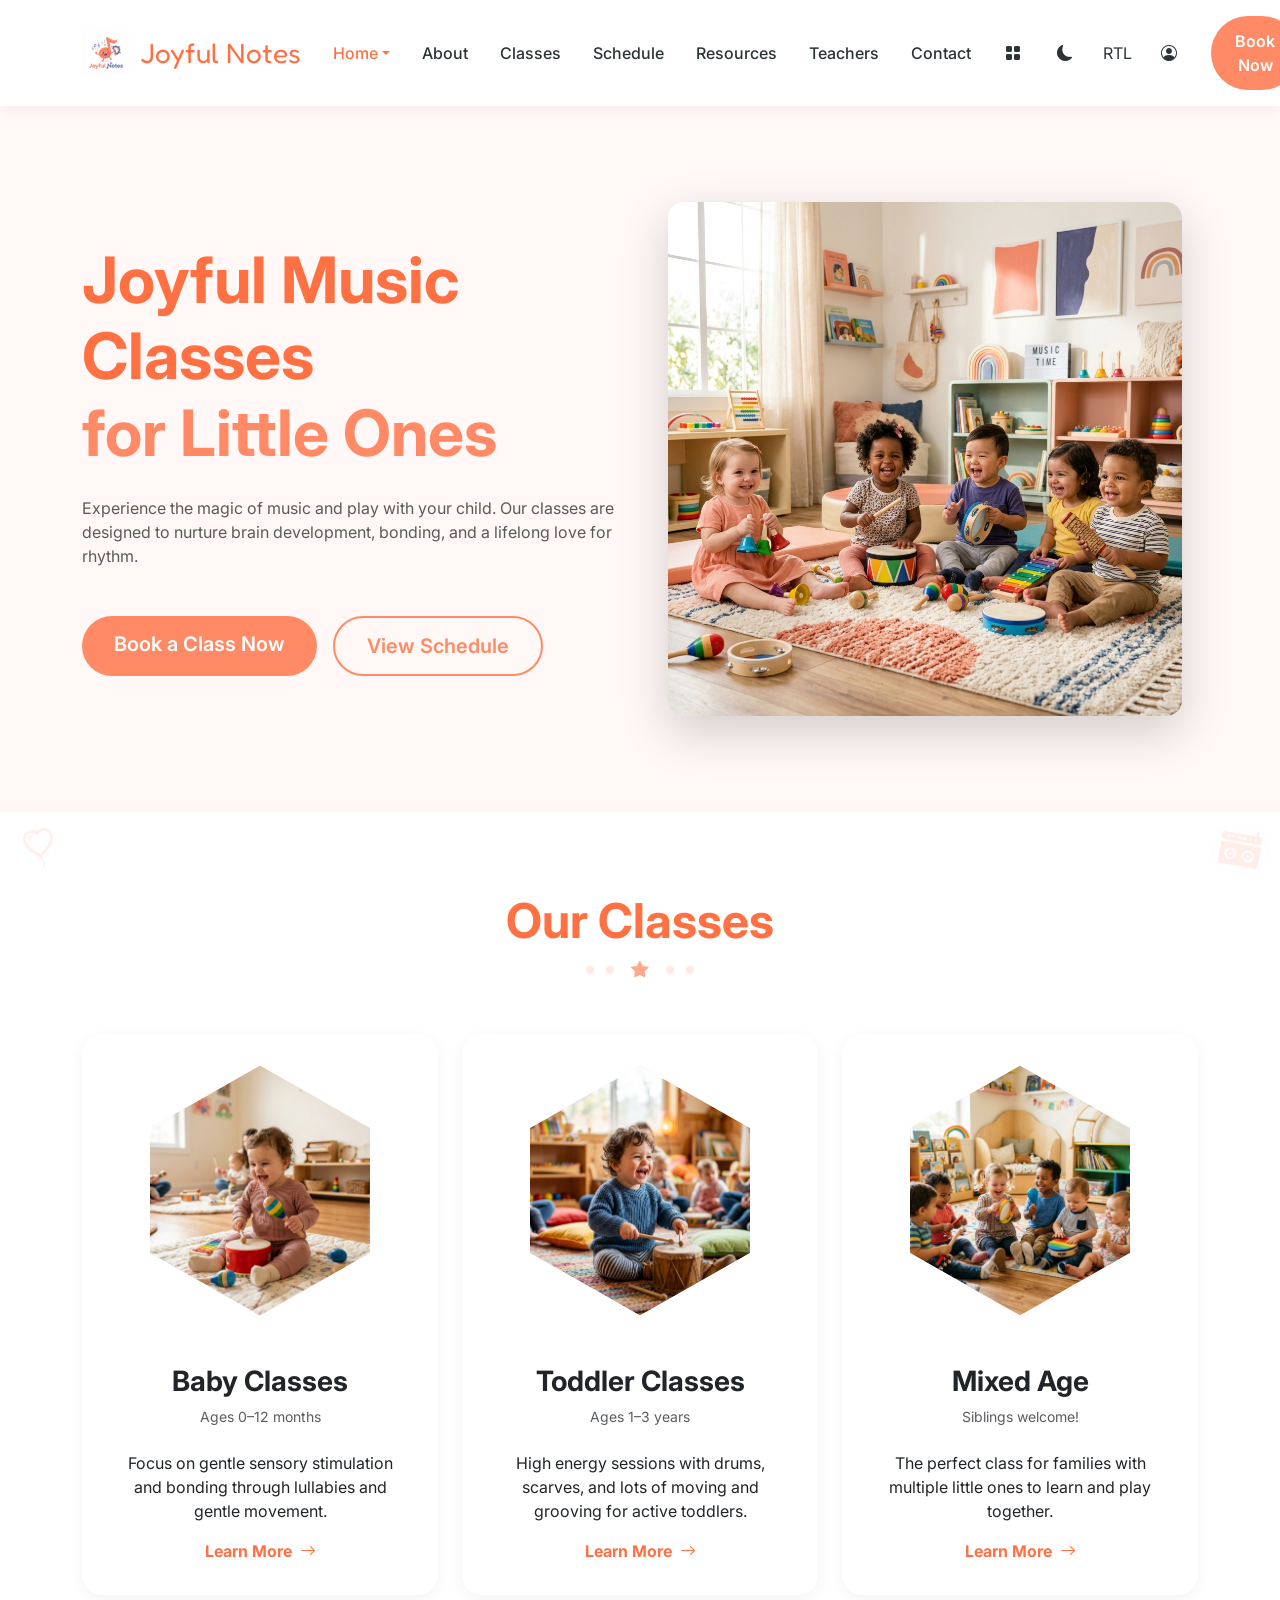
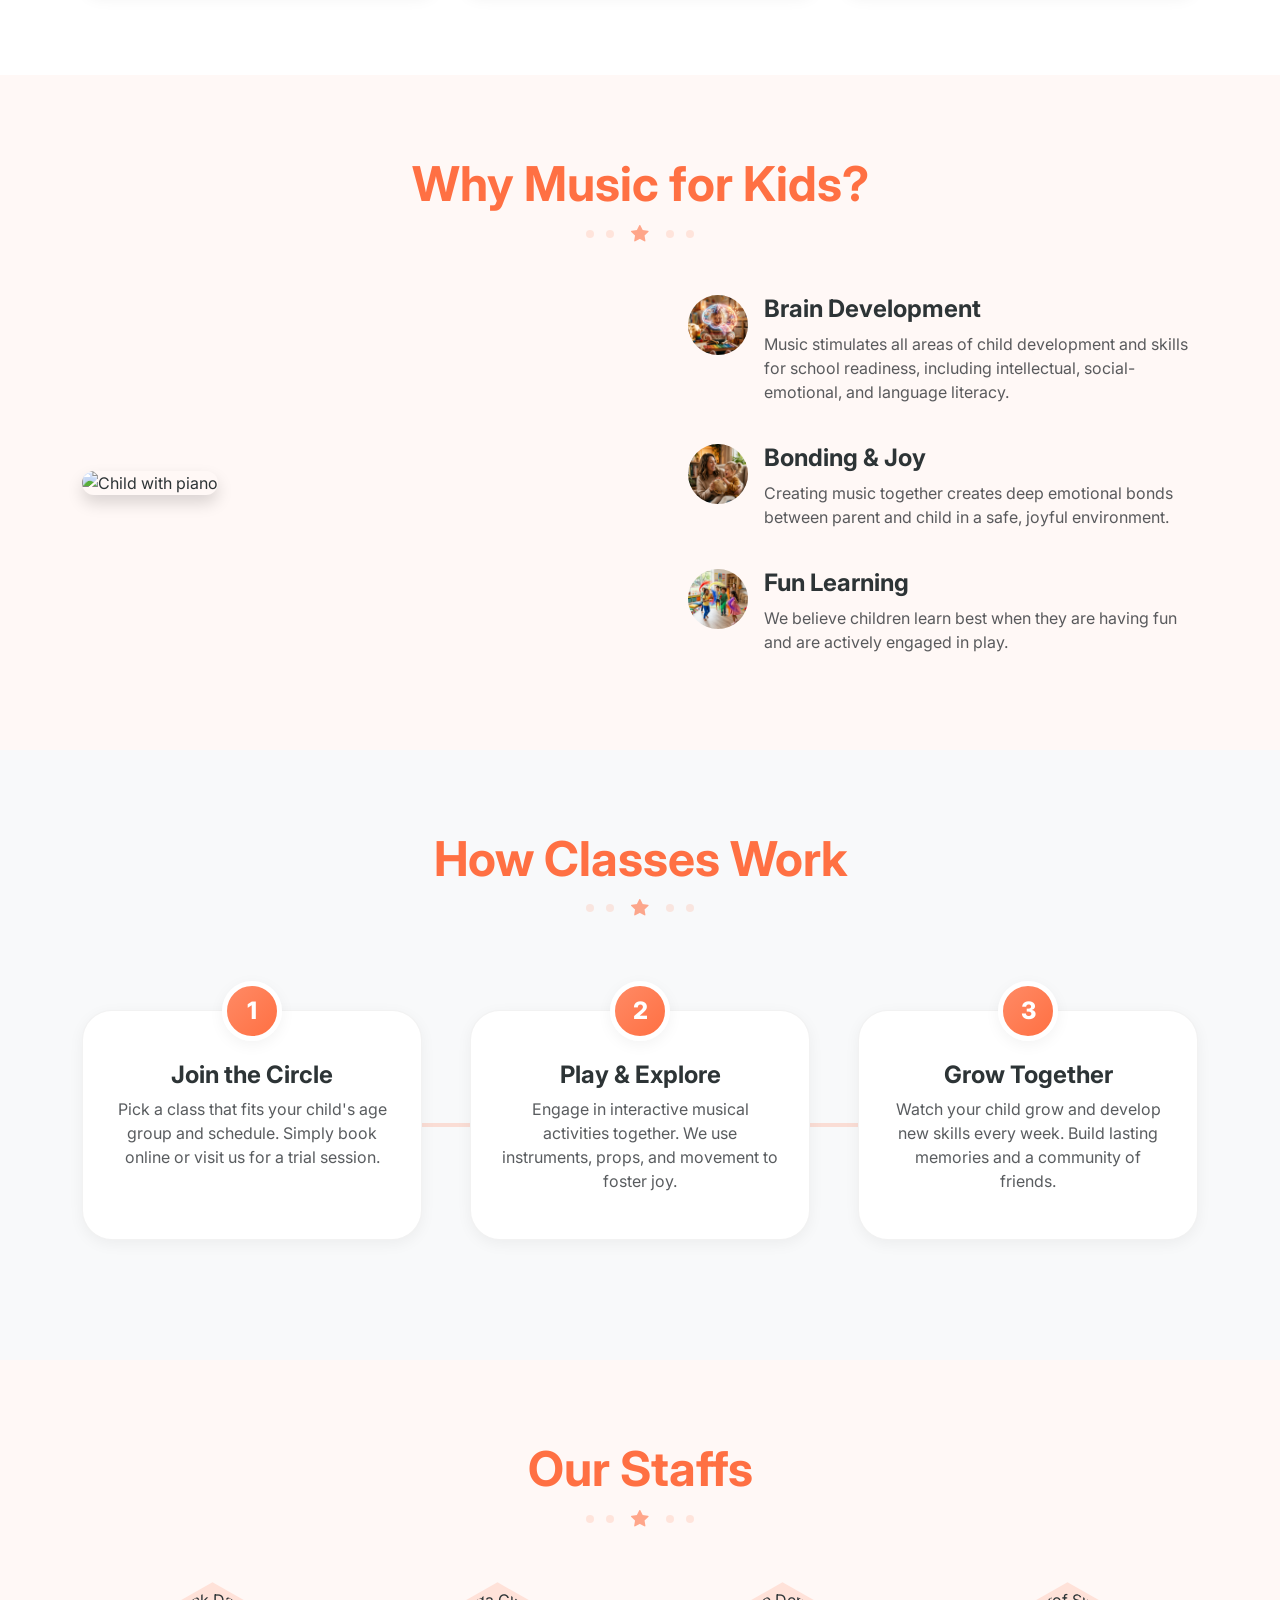
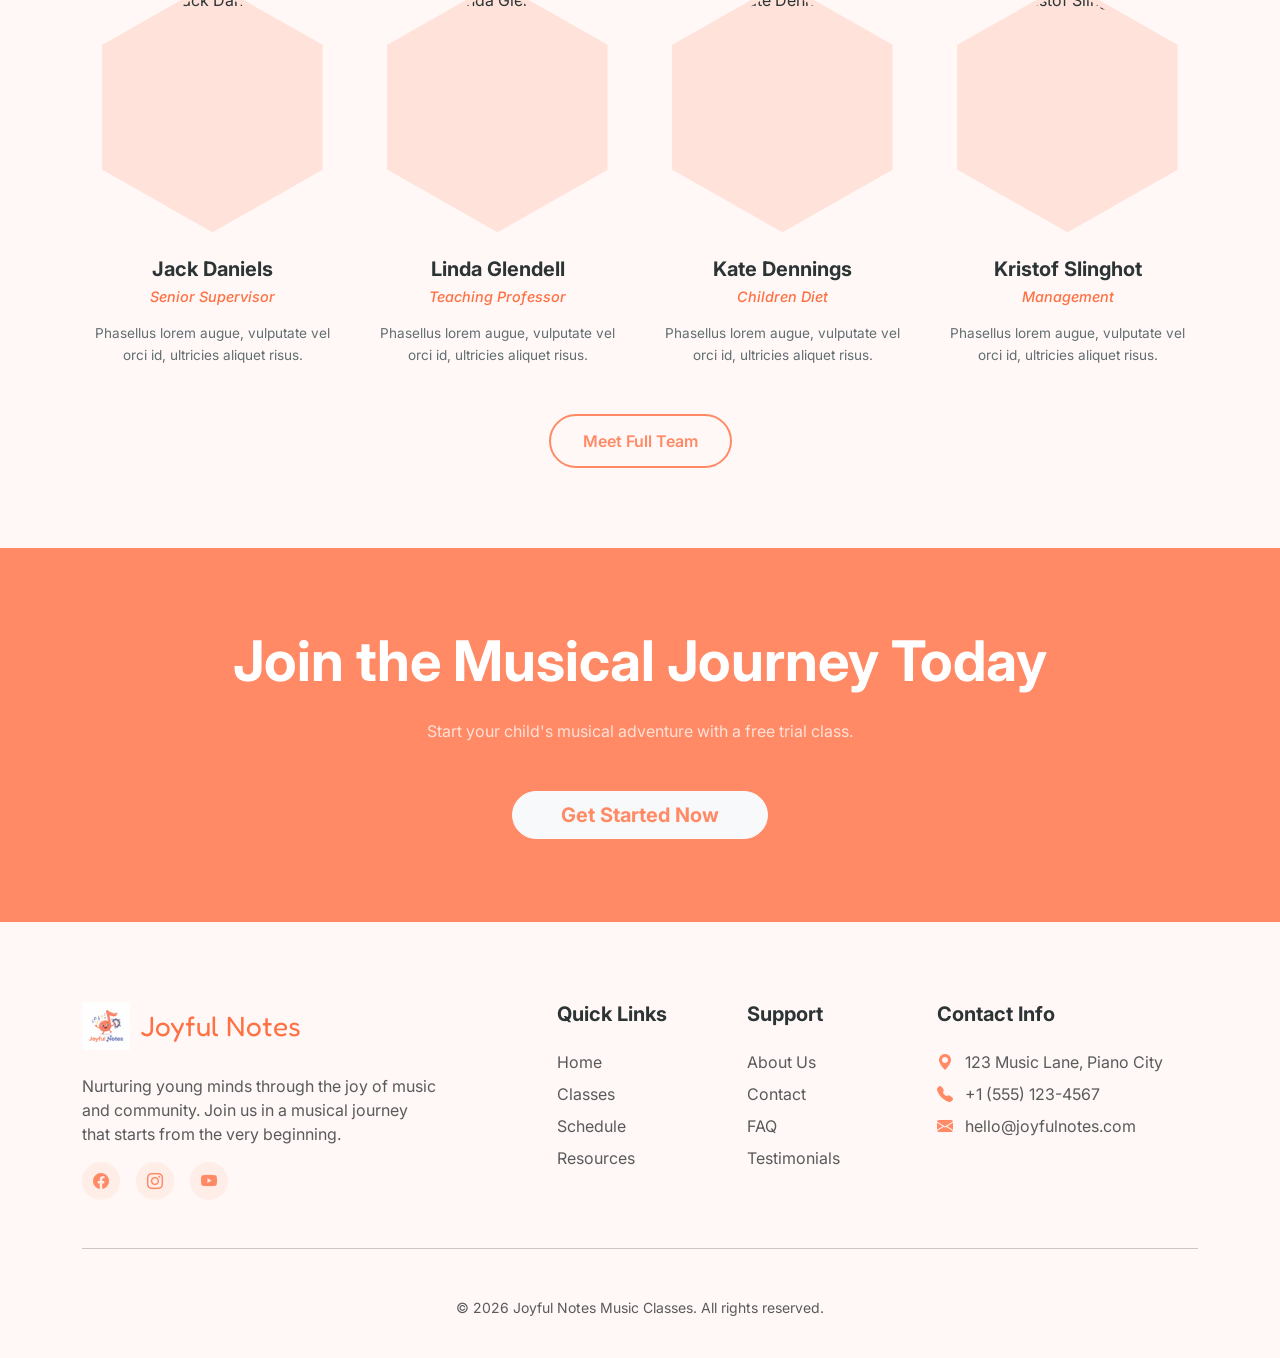
==== commit dc140bb5: "after changes" ====
--- a/index.html
+++ b/index.html
@@ -56,7 +56,7 @@
                     <li class="nav-item nav-icon-item dropdown d-none d-xl-block">
                         <a href="#" class="nav-icon-link nav-icon-bordered dropdown-toggle no-caret" role="button"
                             data-bs-toggle="dropdown" aria-expanded="false" title="Dashboard">
-                            <i class="bi bi-speedometer2"></i>
+                            <i class="bi bi-grid-fill"></i>
                         </a>
                         <ul class="dropdown-menu dropdown-menu-end shadow border-0 rounded-4 p-2 mt-2">
                             <li>
--- a/css/index.css
+++ b/css/index.css
@@ -118,6 +118,10 @@
     background-color: var(--secondary) !important;
 }
 
+.bg-accent {
+    background-color: var(--accent) !important;
+}
+
 [data-theme="dark"] {
     --bg-light: #121212;
     --bg-soft: #1E1E1E;
@@ -140,6 +144,25 @@
     --bs-emphasis-color: #FFFFFF;
 }
 
+/* Global table visibility refinement in dark mode */
+[data-theme="dark"] .table tr td,
+[data-theme="dark"] .table tr th {
+    color: var(--text-main) !important;
+}
+
+/* Fix subtle backgrounds for dark mode */
+[data-theme="dark"] .bg-primary-subtle {
+    background-color: rgba(255, 138, 101, 0.15) !important;
+    color: #FFA28D !important;
+    border: 1px solid rgba(255, 138, 101, 0.25);
+}
+
+[data-theme="dark"] .bg-secondary-subtle {
+    background-color: rgba(255, 112, 67, 0.15) !important;
+    color: #FFB399 !important;
+    border: 1px solid rgba(255, 112, 67, 0.25);
+}
+
 /* Global Dark Mode Fixes for Bootstrap Components */
 [data-theme="dark"] .text-muted,
 [data-theme="dark"] .text-body-secondary,
@@ -223,6 +246,11 @@
     color: #FFFFFF !important;
 }
 
+/* Fix Calendar Icon in Dark Mode */
+[data-theme="dark"] .form-control::-webkit-calendar-picker-indicator {
+    filter: invert(1) brightness(100%);
+}
+
 [data-theme="dark"] .form-control::placeholder {
     color: #A0AEC0 !important;
 }
@@ -258,6 +286,29 @@
 [data-theme="dark"] .text-dark,
 [data-theme="dark"] .text-black {
     color: var(--text-main) !important;
+}
+
+/* Ensure contrast in dark mode for badges with yellow accent background */
+[data-theme="dark"] .badge.bg-accent.text-dark {
+    color: #2D3436 !important;
+}
+
+[data-theme="dark"] .bg-success-subtle {
+    background-color: rgba(25, 135, 84, 0.2) !important;
+    color: #4ade80 !important;
+    border: 1px solid rgba(25, 135, 84, 0.3);
+}
+
+/* Fix for table-light rows in dark mode to avoid light-on-light visibility issues */
+[data-theme="dark"] .table-light {
+    --bs-table-bg: rgba(255, 255, 255, 0.05) !important;
+    color: var(--text-main) !important;
+}
+
+/* Fix for light badges in dark mode */
+[data-theme="dark"] .badge.bg-light {
+    background-color: rgba(255, 255, 255, 0.1) !important;
+    color: #E2E8F0 !important;
 }
 
 [data-theme="dark"] .btn-light {
@@ -333,6 +384,35 @@
     box-shadow: var(--shadow);
     padding: 1rem 0;
     transition: var(--transition);
+    z-index: 1100; /* Ensure navbar stays above absolute items */
+}
+
+@media (max-width: 1199.98px) {
+    .navbar-collapse {
+        position: absolute;
+        top: 100%;
+        left: 0;
+        right: 0;
+        background: var(--bg-light);
+        padding: 1.5rem 2rem;
+        box-shadow: var(--shadow);
+        z-index: 1050;
+        border-bottom-left-radius: 20px;
+        border-bottom-right-radius: 20px;
+        max-height: 85vh;
+        overflow-y: auto;
+        /* Hide scrollbar for Chrome, Safari and Opera */
+        scrollbar-width: none; /* Firefox */
+        -ms-overflow-style: none; /* IE and Edge */
+    }
+
+    .navbar-collapse::-webkit-scrollbar {
+        display: none; /* Chrome, Safari and Opera */
+    }
+
+    [data-theme="dark"] .navbar-collapse {
+        background: var(--white);
+    }
 }
 
 .navbar-brand:hover .brand-font {
@@ -712,26 +792,16 @@
 /* Universal Star Header Styling */
 .star-header {
     position: relative;
-    padding-bottom: 15px;
-    margin-bottom: 25px;
-    border-bottom: 2px solid var(--dash-border);
+    padding-bottom: 5px;
+    margin-bottom: 20px;
     display: flex;
     align-items: center;
     justify-content: space-between;
+    gap: 15px;
 }
 
 .star-header::after {
-    content: "\f586";
-    /* star-fill */
-    font-family: "bootstrap-icons";
-    position: absolute;
-    bottom: -14px;
-    left: 20px;
-    background: var(--dash-card-bg);
-    padding: 0 10px;
-    color: var(--primary);
-    font-size: 1.2rem;
-    transition: var(--transition);
+    display: none;
 }
 
 .star-header h5 {
@@ -806,7 +876,7 @@
 
 [data-theme="dark"] .staff-card h4 {
     color: #ffffff !important;
-    text-shadow: 0 2px 5px rgba(0,0,0,0.5);
+    text-shadow: 0 2px 5px rgba(0, 0, 0, 0.5);
 }
 
 .scroll-top {
@@ -1081,10 +1151,13 @@
 }
 
 /* Forms */
-.form-control {
+.form-control,
+.form-select {
     border-radius: 12px;
     padding: 0.8rem 1.2rem;
     border: 1px solid #ddd;
+    font-size: 1rem;
+    height: auto;
 }
 
 .form-control:focus {
@@ -1260,7 +1333,7 @@
     overflow: hidden;
 }
 
-@media (min-width: 1200px) {
+@media (min-width: 992px) {
     .dashboard-wrapper {
         display: flex;
         height: 100vh;
@@ -1413,7 +1486,7 @@
     filter: invert(1) brightness(100%);
 }
 
-@media (max-width: 1199.98px) {
+@media (max-width: 991.98px) {
     .dashboard-wrapper {
         display: block;
         height: 100vh;
@@ -1723,7 +1796,7 @@
     filter: invert(1) brightness(100%);
 }
 
-@media (max-width: 1199.98px) {
+@media (max-width: 991.98px) {
     .navbar-collapse {
         position: absolute;
         top: 100%;
@@ -1744,37 +1817,38 @@
 
 /* Sidebar mobile evolution handled above with unified styles */
 
-/* 1024px Specific Tablet Optimization */
-@media (max-width: 1200px) {
+/* 1024px / Tablet Optimization */
+@media (max-width: 992px) {
     .navbar-brand img {
         height: 38px !important;
     }
-    
+
     .brand-font {
         font-size: 1.4rem !important;
     }
-    
+
     .nav-link {
         margin: 0 0.15rem !important;
         font-size: 0.85rem !important;
         padding-left: 5px !important;
         padding-right: 5px !important;
     }
-    
+
     .nav-icon-item {
         margin: 0 2px !important;
     }
-    
-    .nav-icon-link, .toggle-btn {
+
+    .nav-icon-link,
+    .toggle-btn {
         width: 36px !important;
         height: 36px !important;
     }
-    
+
     .navbar .btn-primary {
         padding: 0.6rem 1.2rem !important;
         font-size: 0.85rem !important;
     }
-    
+
     .container {
         max-width: 100% !important;
         padding-left: 20px !important;
@@ -1824,6 +1898,7 @@
         align-items: center !important;
         text-align: center !important;
     }
+
     .schedule-filters .col-md-auto {
         width: 100% !important;
         display: flex !important;
@@ -1831,10 +1906,12 @@
         align-items: center !important;
         margin-bottom: 20px !important;
     }
+
     .schedule-filters label {
         margin-right: 0 !important;
         margin-bottom: 8px !important;
     }
+
     .schedule-filters select {
         width: 100% !important;
         max-width: 280px !important;
@@ -1843,14 +1920,17 @@
 
 /* Classes Page: Universal Tablet/Mobile Centering */
 @media (max-width: 1024px) {
-    #classes-page section:not(footer), 
+
+    #classes-page section:not(footer),
     .classes-section {
         text-align: center !important;
     }
+
     #classes-page .section-divider {
         margin-left: auto !important;
         margin-right: auto !important;
     }
+
     #classes-page .row {
         justify-content: center !important;
     }
@@ -1859,7 +1939,7 @@
 /* --- Final UI Responsiveness Polish --- */
 
 /* Hexagon Responsiveness: Scale down on tablet/desktop transition */
-@media (max-width: 1200px) {
+@media (max-width: 992px) {
     .hexagon-wrapper {
         width: 180px !important;
         height: 208px !important;
@@ -1873,10 +1953,12 @@
         height: 185px !important;
         margin-bottom: 15px !important;
     }
+
     .hexagon-md {
         width: 100px !important;
         height: 115px !important;
     }
+
     .hexagon-lg {
         width: 150px !important;
         height: 173px !important;
@@ -1888,24 +1970,28 @@
         width: 140px !important;
         height: 162px !important;
     }
+
     .hexagon-md {
         width: 90px !important;
         height: 104px !important;
     }
 }
 
-/* Hero & Grid Optimizations for 1024px */
-@media (max-width: 1200px) {
+/* Hero & Grid Optimizations for tablet */
+@media (max-width: 992px) {
     .hero-content {
         text-align: center;
         padding-top: 2rem;
     }
+
     .display-1 {
         font-size: 3.5rem !important;
     }
+
     .display-4 {
         font-size: 2.8rem !important;
     }
+
     .section-padding {
         padding: 60px 0;
     }
@@ -1913,10 +1999,12 @@
 
 /* Global Tablet/Mobile Alignment for Section Headings and Dividers */
 @media (max-width: 991.98px) {
+
     .section-padding h2,
     .section-padding .display-5 {
         text-align: center !important;
     }
+
     .section-padding .section-divider {
         justify-content: center !important;
         margin-left: auto !important;
@@ -1929,16 +2017,54 @@
     .top-bar {
         padding: 0 15px;
     }
-    
+
     #dashboard-content {
         padding: 12px !important;
     }
-    
+
     .stat-card .fs-4 {
         font-size: 1.2rem !important;
     }
-    
+
     .sidebar {
         width: 260px;
     }
+}
+
+/* Responsive Tables - Internal Scrolling will now handle the layout through Bootstrap's .table-responsive */
+
+/* Password Visibility Toggle Styles */
+.password-toggle-btn {
+    background: white !important;
+    border: 1px solid #dee2e6 !important;
+    border-left: none !important;
+    color: #636E72 !important;
+    cursor: pointer;
+    transition: all 0.4s cubic-bezier(0.4, 0, 0.2, 1);
+    display: flex;
+    align-items: center;
+    justify-content: center;
+    padding: 0 15px !important;
+}
+
+.password-toggle-btn:hover {
+    color: #FF8A65 !important;
+}
+
+[data-theme='dark'] .password-toggle-btn {
+    background: #2D3436 !important;
+    border-color: rgba(255, 255, 255, 0.08) !important;
+    color: #A0AEC0 !important;
+}
+
+.input-group:focus-within .password-toggle-btn {
+    border-color: #FF8A65 !important;
+}
+
+.was-validated .form-control:invalid~.password-toggle-btn {
+    border-color: #dc3545 !important;
+}
+
+.was-validated .form-control:valid~.password-toggle-btn {
+    border-color: #198754 !important;
 }
